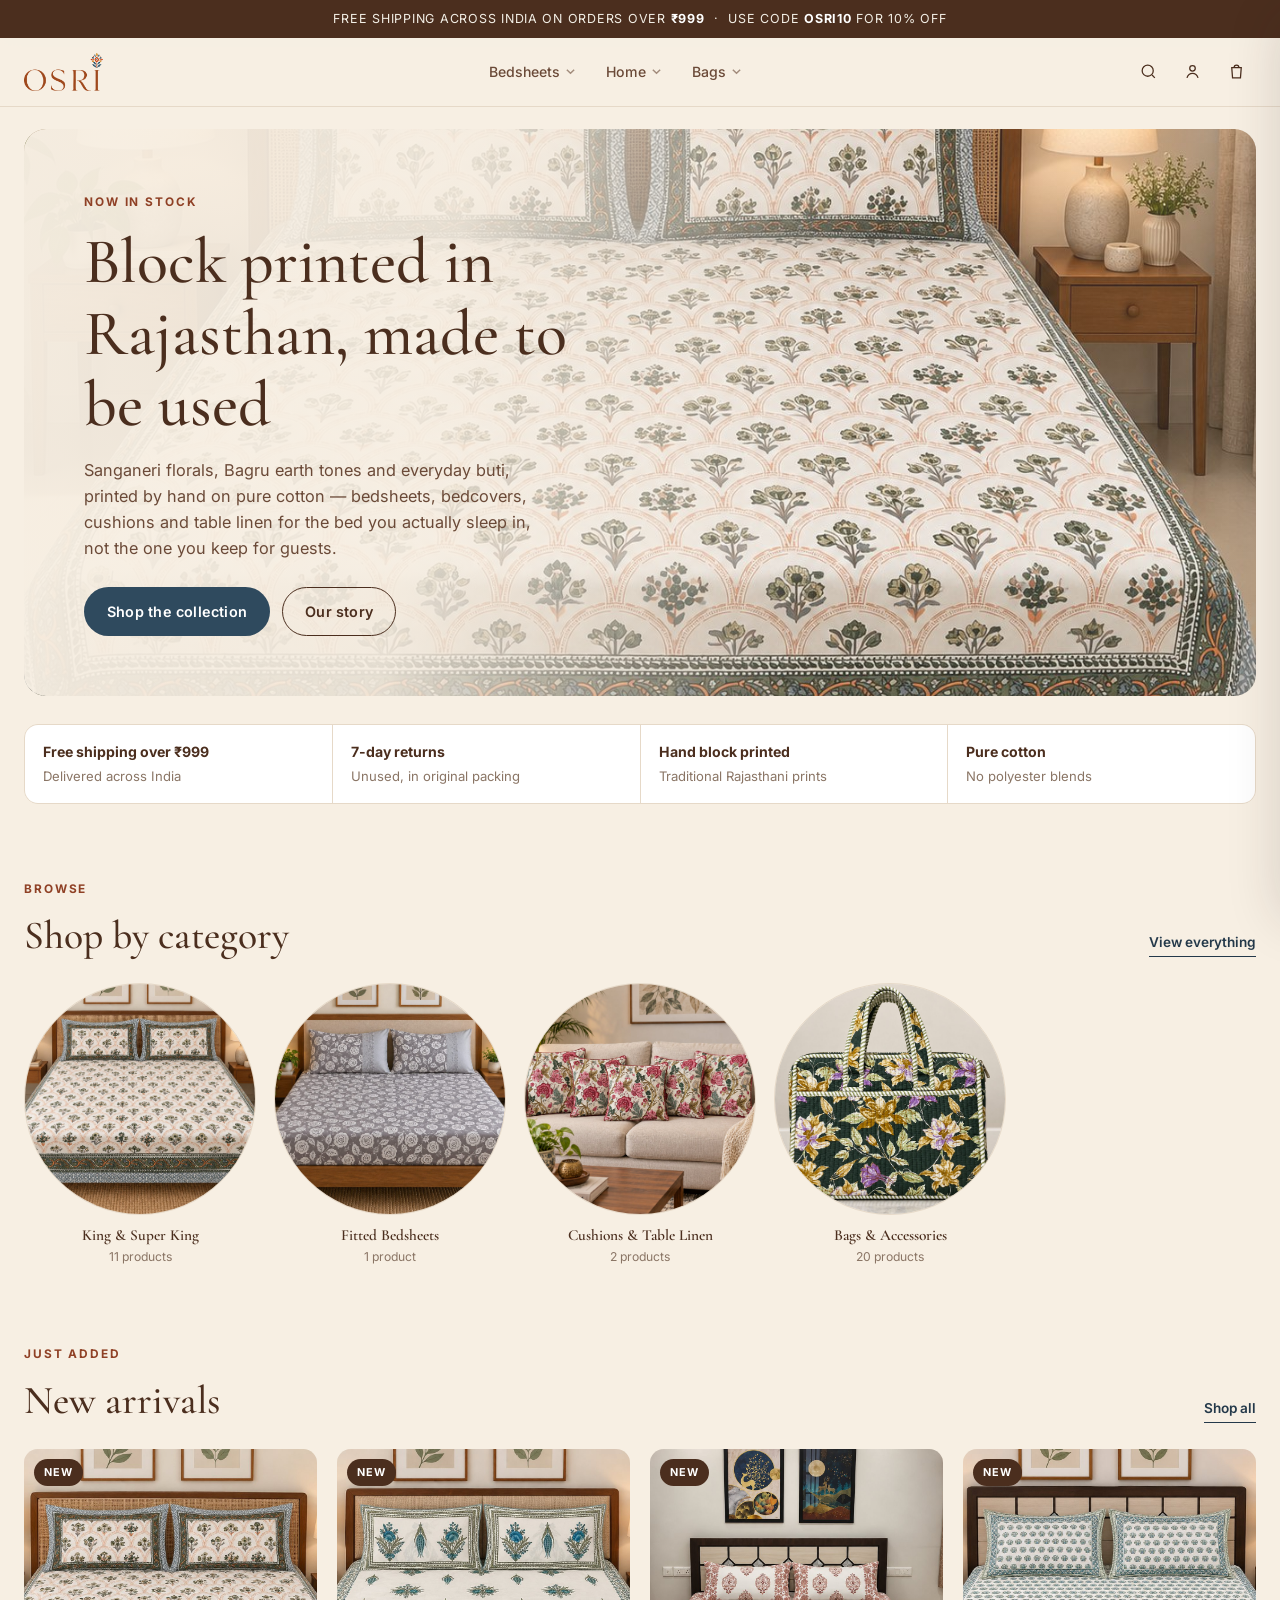
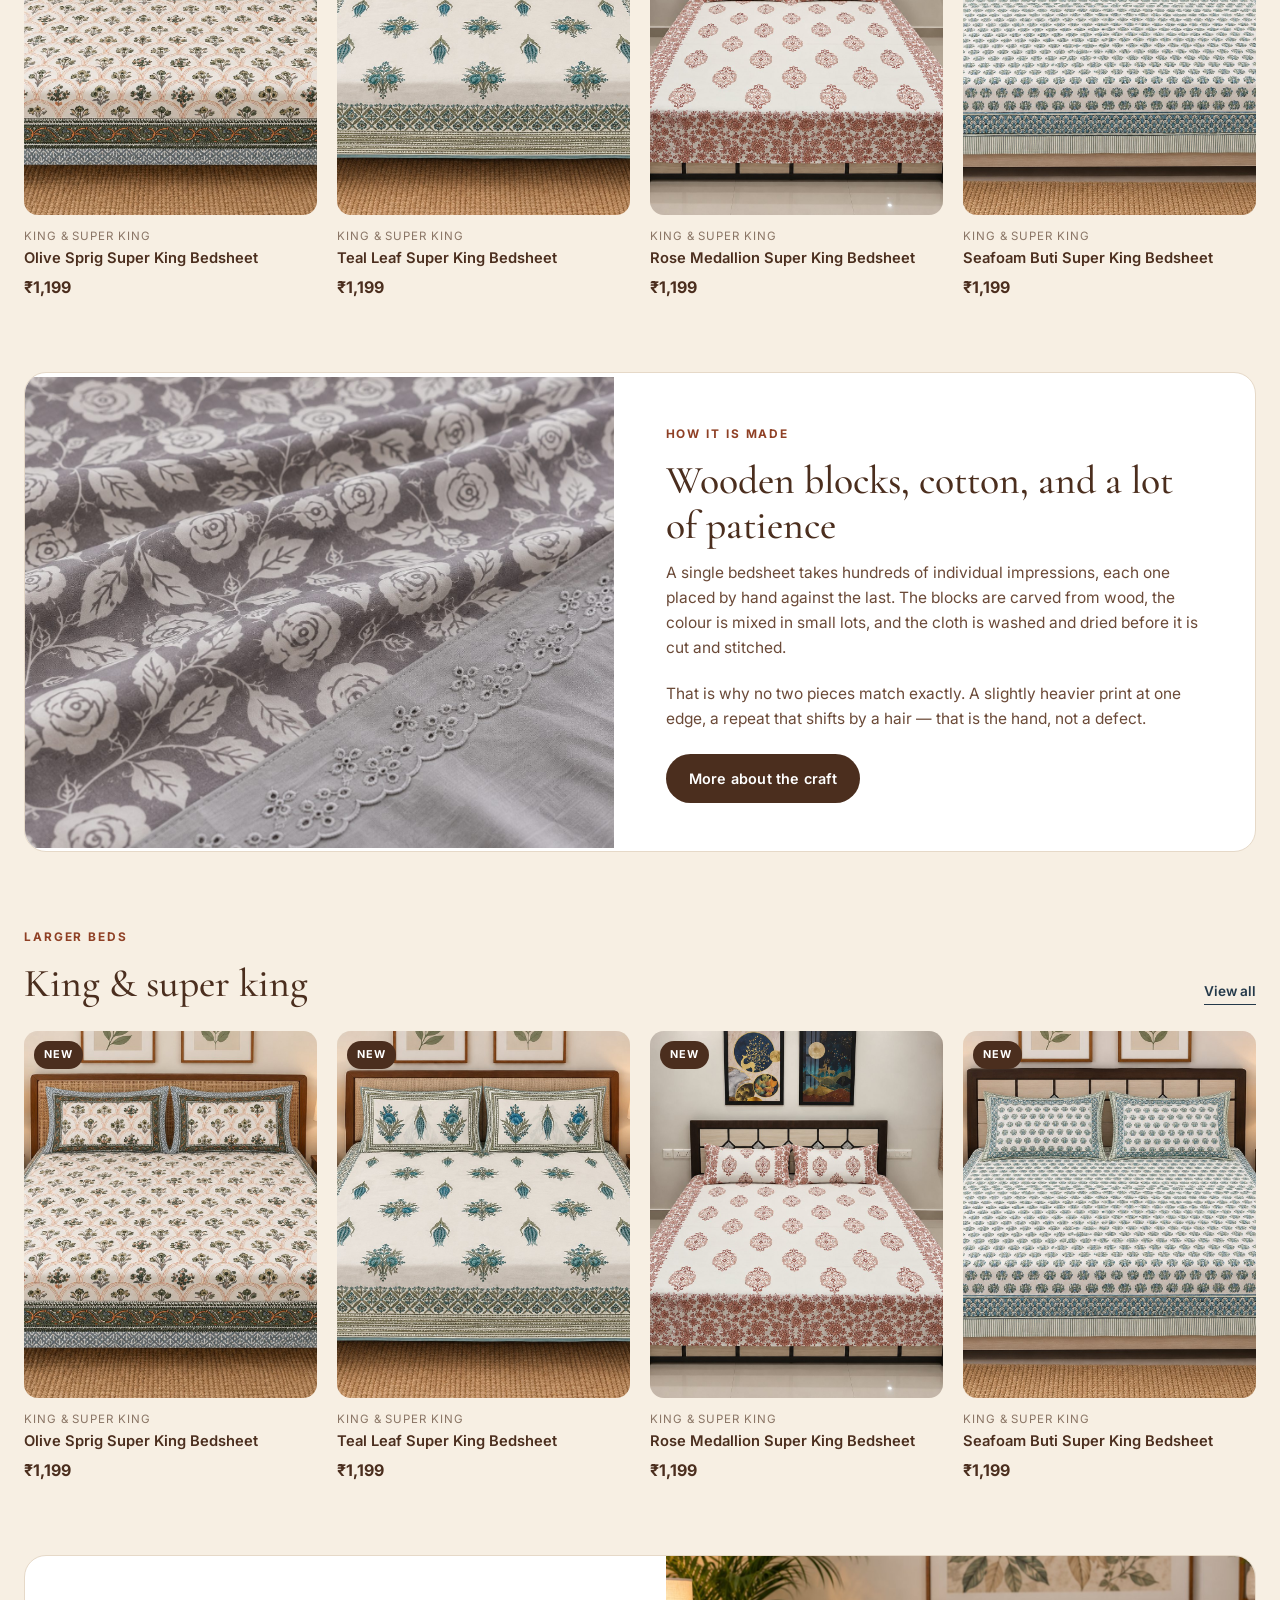
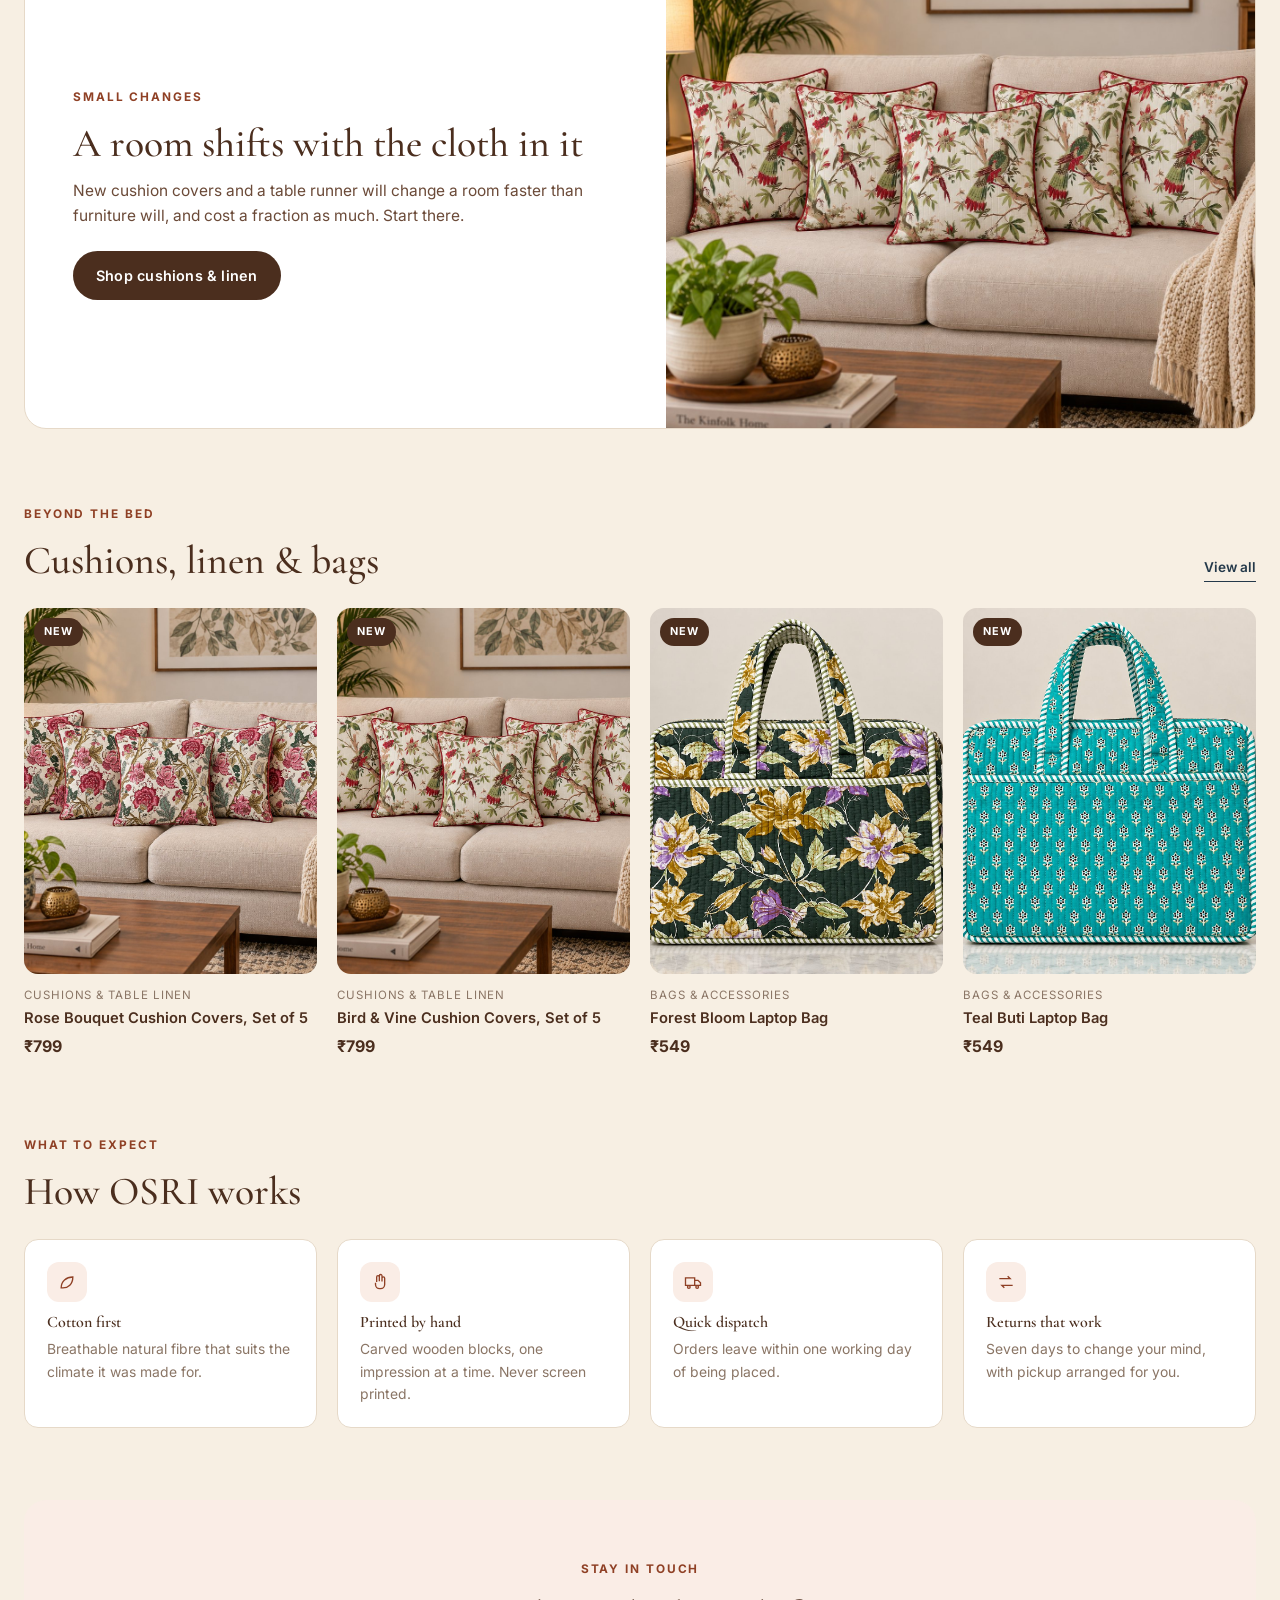
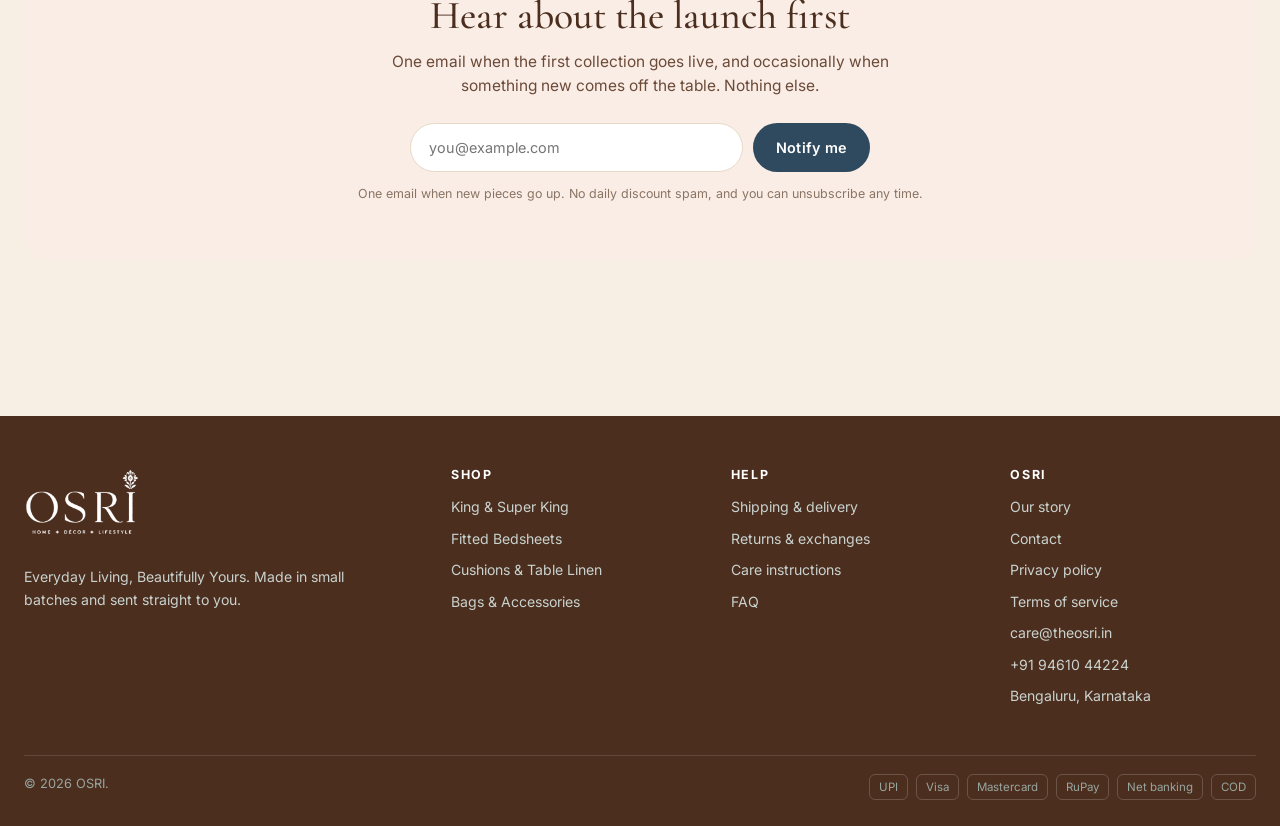
==== index.html @ e1135813 "Add four more woven stripe king colourways Almond, sage, slate blue and pebble join sand and coral, " ====
<!DOCTYPE html>
<html lang="en">
<head>
<meta charset="utf-8">
<meta name="viewport" content="width=device-width, initial-scale=1">
<title>OSRI — Home Textiles</title>
<meta name="description" content="OSRI brings Rajasthani hand block printed cotton — Sanganeri and Bagru prints — to everyday homes. Bedsheets, bedcovers, cushions, table linen and bags.">
<link rel="preconnect" href="https://fonts.googleapis.com">
<link rel="preconnect" href="https://fonts.gstatic.com" crossorigin>
<link href="https://fonts.googleapis.com/css2?family=Cormorant+Garamond:wght@500;600;700&family=Inter:wght@400;500;600;700&display=swap" rel="stylesheet">
<link rel="icon" href="assets/brand/favicon.ico" sizes="any">
<link rel="icon" type="image/svg+xml" href="assets/brand/osri-mark-square.svg">
<link rel="icon" type="image/png" href="assets/brand/osri-icon-192.png">
<link rel="apple-touch-icon" href="assets/brand/apple-touch-icon.png">
<meta name="theme-color" content="#B5522F">
<link rel="stylesheet" href="css/styles.css?v=5">
</head>
<body>

<a class="skip-link" href="#main">Skip to content</a>
<div id="site-header"></div>

<main id="main">

  <div class="wrap">
    <section class="hero">
      <img class="hero__bg" id="heroArt" alt="" aria-hidden="true">
      <div class="hero__scrim"></div>
      <div class="hero__inner">
        <span class="eyebrow">Now in stock</span>
        <h1>Block printed in Rajasthan, made to be used</h1>
        <p class="lede">
          Sanganeri florals, Bagru earth tones and everyday buti, printed by hand
          on pure cotton — bedsheets, bedcovers, cushions and table linen for
          the bed you actually sleep in, not the one you keep for guests.
        </p>
        <div class="hero__cta">
          <a class="btn btn--primary" href="collection.html?c=all">Shop the collection</a>
          <a class="btn btn--ghost" href="about.html">Our story</a>
        </div>
      </div>
    </section>

    <div class="trust-strip">
      <div><strong>Free shipping over ₹999</strong><span>Delivered across India</span></div>
      <div><strong>7-day returns</strong><span>Unused, in original packing</span></div>
      <div><strong>Hand block printed</strong><span>Traditional Rajasthani prints</span></div>
      <div><strong>Pure cotton</strong><span>No polyester blends</span></div>
    </div>
  </div>

  <section class="section">
    <div class="wrap">
      <div class="section__head">
        <div>
          <span class="eyebrow">Browse</span>
          <h2>Shop by category</h2>
        </div>
        <a class="link-more" href="collection.html?c=all">View everything</a>
      </div>
      <div class="cat-grid" id="catGrid"></div>
    </div>
  </section>

  <!-- Shown only while the catalog is empty -->
  <section class="section" id="preLaunch" hidden>
    <div class="wrap">
      <div class="coming-soon">
        <span class="eyebrow">The first collection</span>
        <h3>Still on the printing table</h3>
        <p>
          Nothing is listed yet. The categories above show what OSRI will carry —
          leave your email below and you will hear from us the day the first
          pieces go up.
        </p>
        <a class="btn btn--primary" href="#notify">Notify me at launch</a>
      </div>
    </div>
  </section>

  <section class="section">
    <div class="wrap">
      <div class="section__head">
        <div>
          <span class="eyebrow">Loved most</span>
          <h2>Bestsellers</h2>
        </div>
        <a class="link-more" href="collection.html?c=all">Shop all</a>
      </div>
      <div class="product-grid" id="railBestsellers"></div>
    </div>
  </section>

  <section class="section">
    <div class="wrap">
      <div class="section__head">
        <div>
          <span class="eyebrow">Just added</span>
          <h2>New arrivals</h2>
        </div>
        <a class="link-more" href="collection.html?c=all">Shop all</a>
      </div>
      <div class="product-grid" id="railNew"></div>
    </div>
  </section>

  <section class="section">
    <div class="wrap">
      <div class="story">
        <div class="story__media"><img id="storyArtA" alt="" loading="lazy"></div>
        <div class="story__body">
          <span class="eyebrow">How it is made</span>
          <h2>Wooden blocks, cotton, and a lot of patience</h2>
          <p>
            A single bedsheet takes hundreds of individual impressions, each one
            placed by hand against the last. The blocks are carved from wood, the
            colour is mixed in small lots, and the cloth is washed and dried before
            it is cut and stitched.
          </p>
          <p>
            That is why no two pieces match exactly. A slightly heavier print at
            one edge, a repeat that shifts by a hair — that is the hand, not a
            defect.
          </p>
          <a class="btn btn--dark" href="about.html">More about the craft</a>
        </div>
      </div>
    </div>
  </section>

  <section class="section">
    <div class="wrap">
      <div class="section__head">
        <div>
          <span class="eyebrow">Everyday</span>
          <h2>Double bedsheets</h2>
        </div>
        <a class="link-more" href="collection.html?c=bedsheets-double">View all</a>
      </div>
      <div class="product-grid" id="railBedding"></div>
    </div>
  </section>

  <section class="section">
    <div class="wrap">
      <div class="section__head">
        <div>
          <span class="eyebrow">Larger beds</span>
          <h2>King &amp; super king</h2>
        </div>
        <a class="link-more" href="collection.html?c=bedsheets-king">View all</a>
      </div>
      <div class="product-grid" id="railQuilts"></div>
    </div>
  </section>

  <section class="section">
    <div class="wrap">
      <div class="story story--flip">
        <div class="story__media"><img id="storyArtB" alt="" loading="lazy"></div>
        <div class="story__body">
          <span class="eyebrow">Small changes</span>
          <h2>A room shifts with the cloth in it</h2>
          <p>
            New cushion covers and a table runner will change a room faster than
            furniture will, and cost a fraction as much. Start there.
          </p>
          <a class="btn btn--dark" href="collection.html?c=cushions-linen">Shop cushions &amp; linen</a>
        </div>
      </div>
    </div>
  </section>

  <section class="section">
    <div class="wrap">
      <div class="section__head">
        <div>
          <span class="eyebrow">Beyond the bed</span>
          <h2>Cushions, linen &amp; bags</h2>
        </div>
        <a class="link-more" href="collection.html?c=cushions-linen">View all</a>
      </div>
      <div class="product-grid" id="railCushions"></div>
    </div>
  </section>

  <section class="section">
    <div class="wrap">
      <div class="section__head">
        <div>
          <span class="eyebrow">What to expect</span>
          <h2>How OSRI works</h2>
        </div>
      </div>
      <div class="value-grid">
        <div class="value">
          <div class="value__icon"><svg viewBox="0 0 24 24"><path d="M5 19c0-8 6-13 14-13 0 8-5 14-14 13Z" fill="none" stroke="currentColor" stroke-width="1.6"/></svg></div>
          <h3>Cotton first</h3>
          <p>Breathable natural fibre that suits the climate it was made for.</p>
        </div>
        <div class="value">
          <div class="value__icon"><svg viewBox="0 0 24 24"><path d="M8 12V6a1.6 1.6 0 0 1 3.2 0v5M11.2 11V4.6a1.6 1.6 0 0 1 3.2 0V11M14.4 11.4V7.4a1.6 1.6 0 0 1 3.2 0V15a5 5 0 0 1-5 5h-1a5 5 0 0 1-5-5v-2" fill="none" stroke="currentColor" stroke-width="1.6"/></svg></div>
          <h3>Printed by hand</h3>
          <p>Carved wooden blocks, one impression at a time. Never screen printed.</p>
        </div>
        <div class="value">
          <div class="value__icon"><svg viewBox="0 0 24 24"><path d="M3 7h11v9H3zM14 10h4l3 3v3h-7z" fill="none" stroke="currentColor" stroke-width="1.6"/><circle cx="7" cy="18" r="1.6" fill="none" stroke="currentColor" stroke-width="1.6"/><circle cx="17" cy="18" r="1.6" fill="none" stroke="currentColor" stroke-width="1.6"/></svg></div>
          <h3>Quick dispatch</h3>
          <p>Orders leave within one working day of being placed.</p>
        </div>
        <div class="value">
          <div class="value__icon"><svg viewBox="0 0 24 24"><path d="M4 8h13l-3-3M20 16H7l3 3" fill="none" stroke="currentColor" stroke-width="1.6"/></svg></div>
          <h3>Returns that work</h3>
          <p>Seven days to change your mind, with pickup arranged for you.</p>
        </div>
      </div>
    </div>
  </section>

  <section class="section" id="notify">
    <div class="wrap">
      <div class="newsletter">
        <span class="eyebrow">Stay in touch</span>
        <h2>Hear about the launch first</h2>
        <p>One email when the first collection goes live, and occasionally when
           something new comes off the table. Nothing else.</p>
        <form id="newsletterForm">
          <input type="email" required placeholder="you@example.com" aria-label="Email address">
          <button class="btn btn--primary" type="submit">Notify me</button>
        </form>
        <small>One email when new pieces go up. No daily discount spam, and you can unsubscribe any time.</small>
      </div>
    </div>
  </section>

</main>

<div id="site-footer"></div>

<script src="js/patterns.js?v=5"></script>
<script src="js/data.js?v=5"></script>
<script src="js/ui.js?v=5"></script>
<script src="js/home.js?v=5"></script>
</body>
</html>
---- css/styles.css ----
/* ============================================================
   OSRI storefront — design tokens, layout, components

   Identity: warm ivory ground, espresso text, terracotta accent.
   Change the tokens below and the whole site follows.
   ============================================================ */

:root {
  /* ---- Official OSRI palette (OSRI_Brand_Colors.txt, vector master) ----
     These five are the brand. Do not drift from them; the tints and
     shades below are derived from them purely for UI states.          */
  --brand:      #B5522F;   /* Primary Terracotta — wordmark, primary identity */
  --indigo:     #2F4A5E;   /* Secondary Indigo — tagline and supporting text  */
  --mustard:    #C99447;   /* Accent Mustard — floral accent                  */
  --bg:         #F7EFE3;   /* Background Cream                                */
  --ink:        #4B2E1E;   /* Deep Brown — body text and monochrome alternate */

  /* Derived from the five above, for hovers, borders and surfaces.

     Colour roles — terracotta is the IDENTITY, indigo is the INTERFACE:
       terracotta  logo, eyebrows, bestseller badge, discount %, tinted panels
       indigo      anything you click — buttons, links, focus, cart badge
     Keeping these apart stops the "Add to cart" button competing with the
     wordmark for attention, and matches the brand doc, which assigns
     terracotta to the wordmark rather than to interface elements.        */
  --brand-dark: #8F4025;
  --brand-soft: #FAEDE6;
  --indigo-dark: #24394A;
  --indigo-soft: #E9EEF3;
  --surface:    #FFFFFF;
  --surface-2:  #F1E7D9;
  --ink-soft:   #6B4A38;
  --muted:      #8A7565;
  --line:       #E6D9C8;
  --line-soft:  #F1E9DC;

  /* Semantic states, kept clear of the brand colours so they read as status */
  --ok:         #3D6B54;   /* free shipping, success, applied codes */
  --sale:       #B3261E;   /* errors only */

  --radius:     14px;
  --radius-sm:  9px;
  --radius-pill: 999px;

  --shadow-sm:  0 1px 2px rgba(42, 33, 28, .06);
  --shadow-md:  0 6px 20px rgba(42, 33, 28, .09);
  --shadow-lg:  0 18px 50px rgba(42, 33, 28, .16);

  --serif: "Cormorant Garamond", Georgia, "Times New Roman", serif;
  --sans:  "Inter", system-ui, -apple-system, "Segoe UI", Roboto, Arial, sans-serif;

  --wrap: 1280px;
  --header-h: 68px;
}

* { box-sizing: border-box; }

html { -webkit-text-size-adjust: 100%; }

body {
  margin: 0;
  background: var(--bg);
  color: var(--ink);
  font-family: var(--sans);
  font-size: 15.5px;
  line-height: 1.6;
  -webkit-font-smoothing: antialiased;
}

img { max-width: 100%; display: block; }
a { color: inherit; text-decoration: none; }
button { font: inherit; color: inherit; }

/* Cormorant Garamond runs small and light for its point size, so headings
   are set larger and heavier here than a Fraunces or Playfair would need. */
h1, h2, h3, h4 {
  font-family: var(--serif);
  font-weight: 600;
  line-height: 1.12;
  letter-spacing: 0;
  margin: 0;
}
h1 { font-size: clamp(2.5rem, 5.2vw, 4rem); font-weight: 500; }
h2 { font-size: clamp(1.85rem, 3.1vw, 2.6rem); font-weight: 500; }
h3 { font-size: 1.22rem; }

.wrap { width: 100%; max-width: var(--wrap); margin: 0 auto; padding: 0 24px; }
.stack-sm > * + * { margin-top: 8px; }

:focus-visible {
  outline: 2px solid var(--indigo);
  outline-offset: 2px;
  border-radius: 4px;
}

.skip-link {
  position: absolute; left: -9999px; top: 0; z-index: 200;
  background: var(--ink); color: #fff; padding: 10px 16px; border-radius: 0 0 8px 0;
}
.skip-link:focus { left: 0; }

.visually-hidden {
  position: absolute; width: 1px; height: 1px; overflow: hidden;
  clip: rect(0 0 0 0); clip-path: inset(50%); white-space: nowrap;
}

/* ---------- buttons ---------- */

.btn {
  display: inline-flex; align-items: center; justify-content: center; gap: 8px;
  padding: 12px 22px;
  border: 1px solid transparent;
  border-radius: var(--radius-pill);
  font-size: .9rem; font-weight: 600; letter-spacing: .015em;
  cursor: pointer;
  transition: background .18s ease, color .18s ease, border-color .18s ease, transform .12s ease;
}
.btn:active { transform: translateY(1px); }
.btn--primary { background: var(--indigo); color: #fff; }
.btn--primary:hover { background: var(--indigo-dark); }
.btn--dark { background: var(--ink); color: #fff; }
.btn--dark:hover { background: #2E1B10; }
.btn--ghost { background: transparent; border-color: var(--ink); color: var(--ink); }
.btn--ghost:hover { background: var(--ink); color: #fff; }
.btn--light { background: #fff; color: var(--ink); border-color: var(--line); }
.btn--light:hover { border-color: var(--ink); }
.btn--block { width: 100%; }
.btn--sm { padding: 9px 16px; font-size: .82rem; }
.btn[disabled] { opacity: .5; cursor: not-allowed; }

.link-more {
  font-size: .85rem; font-weight: 600; color: var(--indigo-dark);
  border-bottom: 1px solid currentColor; padding-bottom: 2px;
}
.link-more:hover { color: var(--ink); }

/* ---------- header ---------- */

.announce {
  background: var(--ink);
  color: #F3EFE6;
  font-size: .78rem;
  letter-spacing: .06em;
  text-transform: uppercase;
  text-align: center;
  padding: 9px 16px;
}
.announce b { color: #fff; }

.site-header {
  position: sticky; top: 0; z-index: 60;
  background: rgba(247, 239, 227, .93);
  backdrop-filter: blur(10px);
  border-bottom: 1px solid var(--line);
}
.header-bar {
  display: grid;
  grid-template-columns: auto 1fr auto;
  align-items: center;
  gap: 20px;
  min-height: var(--header-h);
}

/* Official logo artwork. The compact lockup (letters + floral, no tagline)
   is used wherever the mark is small enough that the tagline would blur. */
.brand { display: inline-flex; align-items: center; }
.brand__logo {
  height: 38px; width: auto;
  display: block;
}
.footer__logo {
  height: 68px; width: auto;
  margin-bottom: 16px;
}
@media (max-width: 640px) {
  .brand__logo { height: 32px; }
  .footer__logo { height: 58px; }
}

.nav { display: flex; justify-content: center; gap: 4px; }
.nav__item { position: relative; }
.nav__link {
  display: inline-flex; align-items: center; gap: 5px;
  padding: 9px 13px; border-radius: var(--radius-pill);
  font-size: .88rem; font-weight: 500; color: var(--ink-soft);
  transition: background .16s ease, color .16s ease;
}
.nav__link:hover, .nav__item:hover > .nav__link,
.nav__link[aria-current="page"] { background: var(--indigo-soft); color: var(--indigo-dark); }
.nav__link svg { width: 11px; height: 11px; opacity: .6; }

.dropdown {
  position: absolute; top: calc(100% + 6px); left: 50%;
  transform: translateX(-50%) translateY(6px);
  min-width: 260px; padding: 10px;
  background: var(--surface);
  border: 1px solid var(--line);
  border-radius: var(--radius);
  box-shadow: var(--shadow-lg);
  opacity: 0; visibility: hidden;
  transition: opacity .16s ease, transform .16s ease, visibility .16s;
}
.nav__item:hover .dropdown,
.nav__item:focus-within .dropdown {
  opacity: 1; visibility: visible; transform: translateX(-50%) translateY(0);
}
.dropdown a {
  display: flex; justify-content: space-between; align-items: center; gap: 12px;
  padding: 9px 12px; border-radius: var(--radius-sm); font-size: .88rem;
}
.dropdown a:hover { background: var(--surface-2); }
.dropdown a span { font-size: .74rem; color: var(--muted); }

.header-actions { display: flex; align-items: center; gap: 4px; }
.icon-btn {
  position: relative;
  width: 40px; height: 40px;
  display: grid; place-items: center;
  background: transparent; border: 0; border-radius: var(--radius-pill);
  cursor: pointer;
  transition: background .16s ease;
}
.icon-btn:hover { background: var(--surface-2); }
.icon-btn svg { width: 19px; height: 19px; stroke: currentColor; fill: none; stroke-width: 1.6; }
.cart-count {
  position: absolute; top: 3px; right: 2px;
  min-width: 18px; height: 18px; padding: 0 5px;
  display: grid; place-items: center;
  background: var(--indigo); color: #fff;
  border-radius: var(--radius-pill);
  font-size: .68rem; font-weight: 700; line-height: 1;
}
.cart-count[hidden] { display: none; }

.hamburger { display: none; }

/* mobile drawer nav */
.mobile-nav {
  position: fixed; inset: 0; z-index: 90;
  display: none;
}
.mobile-nav.is-open { display: block; }
.mobile-nav__panel {
  position: absolute; inset: 0 auto 0 0;
  width: min(330px, 86vw);
  background: var(--surface);
  padding: 20px;
  overflow-y: auto;
  animation: slideInLeft .24s ease;
}
.mobile-nav__panel a {
  display: block; padding: 12px 6px;
  border-bottom: 1px solid var(--line-soft);
  font-size: .95rem;
}
.mobile-nav__panel .m-head {
  font-family: var(--serif); font-size: 1.05rem;
  padding: 16px 6px 6px; color: var(--muted);
  border: 0;
}
@keyframes slideInLeft { from { transform: translateX(-100%); } }

/* ---------- overlay + drawers ---------- */

.overlay {
  position: fixed; inset: 0; z-index: 80;
  background: rgba(42, 33, 28, .45);
  opacity: 0; visibility: hidden;
  transition: opacity .22s ease, visibility .22s;
}
.overlay.is-open { opacity: 1; visibility: visible; }

.cart-drawer {
  position: fixed; top: 0; right: 0; bottom: 0; z-index: 95;
  width: min(420px, 92vw);
  background: var(--surface);
  display: flex; flex-direction: column;
  transform: translateX(100%);
  transition: transform .28s cubic-bezier(.4, 0, .2, 1);
  box-shadow: var(--shadow-lg);
}
.cart-drawer.is-open { transform: translateX(0); }
.cart-drawer__head {
  display: flex; align-items: center; justify-content: space-between;
  padding: 18px 20px; border-bottom: 1px solid var(--line);
}
.cart-drawer__head h3 { font-size: 1.15rem; }
.cart-drawer__body { flex: 1; overflow-y: auto; padding: 6px 20px; }
.cart-drawer__foot { border-top: 1px solid var(--line); padding: 16px 20px 20px; }

.ship-bar { margin-bottom: 14px; }
.ship-bar__text { font-size: .8rem; color: var(--muted); margin-bottom: 6px; }
.ship-bar__track { height: 5px; background: var(--surface-2); border-radius: var(--radius-pill); overflow: hidden; }
.ship-bar__fill { height: 100%; background: var(--indigo); border-radius: var(--radius-pill); transition: width .3s ease; }

.mini-line {
  display: grid; grid-template-columns: 68px 1fr auto; gap: 12px;
  padding: 14px 0; border-bottom: 1px solid var(--line-soft);
}
.mini-line img { width: 68px; height: 84px; object-fit: cover; border-radius: var(--radius-sm); }
.mini-line__title { font-size: .88rem; font-weight: 600; line-height: 1.35; }
.mini-line__meta { font-size: .76rem; color: var(--muted); }
.mini-line__price { font-size: .88rem; font-weight: 600; white-space: nowrap; }

.empty-state { text-align: center; padding: 48px 20px; color: var(--muted); }
.empty-state h3 { margin-bottom: 8px; color: var(--ink); }

/* ---------- hero ---------- */

.hero {
  position: relative;
  margin: 22px auto 0;
  border-radius: 22px;
  overflow: hidden;
  min-height: clamp(400px, 56vw, 560px);
  display: flex; align-items: center;
  background: var(--surface-2);
}
.hero__bg { position: absolute; inset: 0; width: 100%; height: 100%; object-fit: cover; }
.hero__scrim {
  position: absolute; inset: 0;
  background: linear-gradient(100deg, rgba(247, 239, 227, .97) 0%, rgba(247, 239, 227, .9) 34%, rgba(247, 239, 227, .12) 66%);
}
.hero__inner { position: relative; padding: clamp(28px, 5vw, 60px); max-width: 620px; }
.eyebrow {
  display: inline-block;
  font-size: .74rem; font-weight: 700; letter-spacing: .16em; text-transform: uppercase;
  color: var(--brand-dark);
  margin-bottom: 14px;
}
.hero p.lede {
  font-size: 1.02rem; color: var(--ink-soft); max-width: 46ch; margin: 16px 0 26px;
}
.hero__cta { display: flex; flex-wrap: wrap; gap: 12px; }

.trust-strip {
  display: grid; grid-template-columns: repeat(4, 1fr); gap: 1px;
  background: var(--line);
  border: 1px solid var(--line);
  border-radius: var(--radius);
  overflow: hidden;
  margin-top: 28px;
}
.trust-strip div {
  background: var(--surface);
  padding: 16px 18px;
  font-size: .82rem;
}
.trust-strip strong { display: block; font-size: .88rem; margin-bottom: 2px; }
.trust-strip span { color: var(--muted); }

/* ---------- sections ---------- */

.section { padding: clamp(46px, 6vw, 72px) 0 0; }
.section:last-of-type { padding-bottom: clamp(46px, 6vw, 72px); }
.section__head {
  display: flex; align-items: flex-end; justify-content: space-between;
  gap: 20px; margin-bottom: 26px;
}
.section__head p { color: var(--muted); margin: 6px 0 0; font-size: .92rem; }

/* category tiles */
.cat-grid {
  display: grid;
  grid-template-columns: repeat(5, 1fr);
  gap: 18px;
}
.cat-card { text-align: center; }
.cat-card__img {
  aspect-ratio: 1; border-radius: 50%; overflow: hidden;
  border: 1px solid var(--line);
  margin-bottom: 12px;
  transition: transform .28s ease, box-shadow .28s ease;
}
.cat-card:hover .cat-card__img { transform: translateY(-4px); box-shadow: var(--shadow-md); }
.cat-card__img img { width: 100%; height: 100%; object-fit: cover; }
.cat-card h3 { font-size: .96rem; }
.cat-card span { font-size: .76rem; color: var(--muted); }

/* product grid + cards */
.product-grid {
  display: grid;
  grid-template-columns: repeat(4, 1fr);
  gap: 22px 20px;
}
.product-grid--5 { grid-template-columns: repeat(5, 1fr); }

.card { position: relative; display: flex; flex-direction: column; }
.card__media {
  position: relative;
  aspect-ratio: 4 / 5;
  border-radius: var(--radius);
  overflow: hidden;
  background: var(--surface-2);
  margin-bottom: 12px;
}
.card__media img {
  width: 100%; height: 100%; object-fit: cover;
  transition: transform .5s ease;
}
.card:hover .card__media img { transform: scale(1.045); }

.badge {
  position: absolute; top: 10px; left: 10px; z-index: 2;
  padding: 5px 10px; border-radius: var(--radius-pill);
  font-size: .68rem; font-weight: 700; letter-spacing: .08em; text-transform: uppercase;
  background: var(--ink); color: #fff;
}
.badge--bestseller { background: var(--brand); }
.badge--new { background: var(--ink); }
.badge--premium { background: var(--mustard); }
.badge--sale { background: var(--sale); }
.badge--out { background: #6E7B76; }

.card__add {
  position: absolute; left: 10px; right: 10px; bottom: 10px; z-index: 2;
  opacity: 0; transform: translateY(8px);
  transition: opacity .2s ease, transform .2s ease;
}
.card:hover .card__add, .card:focus-within .card__add { opacity: 1; transform: translateY(0); }

.card__cat { font-size: .72rem; letter-spacing: .08em; text-transform: uppercase; color: var(--muted); }
.card__title {
  font-family: var(--sans); font-size: .92rem; font-weight: 600; line-height: 1.4;
  margin: 3px 0 6px;
}
.card__title a:hover { color: var(--indigo-dark); }

.price { display: flex; align-items: baseline; gap: 8px; flex-wrap: wrap; }
.price__now { font-size: 1rem; font-weight: 700; }
.price__was { font-size: .84rem; color: var(--muted); text-decoration: line-through; }
.price__off { font-size: .76rem; font-weight: 700; color: var(--brand); }

.stars { display: inline-flex; align-items: center; gap: 5px; font-size: .78rem; color: var(--muted); }
.stars__glyph { color: var(--mustard); letter-spacing: .06em; }

/* ---------- story banner ---------- */

.story {
  display: grid; grid-template-columns: 1fr 1fr; align-items: center;
  gap: clamp(24px, 4vw, 56px);
  background: var(--surface);
  border: 1px solid var(--line);
  border-radius: 22px;
  overflow: hidden;
}
.story__media { aspect-ratio: 5 / 4; }
.story__media img { width: 100%; height: 100%; object-fit: cover; }
.story__body { padding: clamp(24px, 4vw, 48px) clamp(24px, 4vw, 48px) clamp(24px, 4vw, 48px) 0; }
.story__body p { color: var(--ink-soft); margin: 14px 0 22px; }
.story--flip .story__media { order: 2; }
.story--flip .story__body { padding: clamp(24px, 4vw, 48px) 0 clamp(24px, 4vw, 48px) clamp(24px, 4vw, 48px); }

.value-grid { display: grid; grid-template-columns: repeat(4, 1fr); gap: 20px; }
.value {
  background: var(--surface); border: 1px solid var(--line);
  border-radius: var(--radius); padding: 22px;
}
.value__icon {
  width: 40px; height: 40px; border-radius: 12px; margin-bottom: 12px;
  background: var(--brand-soft); color: var(--brand-dark);
  display: grid; place-items: center;
}
.value__icon svg { width: 20px; height: 20px; stroke: currentColor; fill: none; stroke-width: 1.6; }
.value h3 { font-size: 1rem; margin-bottom: 6px; }
.value p { margin: 0; font-size: .87rem; color: var(--muted); }

/* newsletter */
.newsletter {
  background: var(--brand-soft);
  border-radius: 22px;
  padding: clamp(30px, 5vw, 56px);
  text-align: center;
}
.newsletter p { color: var(--ink-soft); max-width: 52ch; margin: 12px auto 24px; }
.newsletter form {
  display: flex; gap: 10px; max-width: 460px; margin: 0 auto; flex-wrap: wrap;
}
.newsletter input {
  flex: 1 1 220px; min-width: 0;
  padding: 12px 18px;
  border: 1px solid var(--line); border-radius: var(--radius-pill);
  background: #fff; font: inherit; font-size: .9rem;
}
.newsletter small { display: block; margin-top: 12px; color: var(--muted); font-size: .78rem; }

/* ---------- footer ---------- */

.site-footer {
  margin-top: clamp(50px, 7vw, 84px);
  background: var(--ink);
  color: #C9D2CE;
  padding: 52px 0 0;
}
.footer-grid {
  display: grid; grid-template-columns: 1.6fr 1fr 1fr 1fr; gap: 34px;
  padding-bottom: 38px;
}
.site-footer h4 {
  font-family: var(--sans); font-size: .78rem; font-weight: 700;
  letter-spacing: .13em; text-transform: uppercase; color: #fff;
  margin-bottom: 14px;
}
.site-footer a:hover { color: #fff; }
.site-footer ul { list-style: none; margin: 0; padding: 0; }
.site-footer li { margin-bottom: 9px; font-size: .88rem; }
.footer-about p { font-size: .88rem; max-width: 38ch; margin: 14px 0 0; }
.footer-bottom {
  border-top: 1px solid rgba(255, 255, 255, .12);
  padding: 18px 0 26px;
  display: flex; justify-content: space-between; gap: 16px; flex-wrap: wrap;
  font-size: .8rem; color: #97A5A0;
}
.pay-row { display: flex; gap: 8px; flex-wrap: wrap; }
.pay-row span {
  border: 1px solid rgba(255, 255, 255, .18); border-radius: 6px;
  padding: 3px 9px; font-size: .72rem;
}

/* ---------- collection page ---------- */

.crumbs { font-size: .8rem; color: var(--muted); padding: 18px 0 0; }
.crumbs a:hover { color: var(--ink); }
.crumbs span { margin: 0 6px; opacity: .55; }

.page-head { padding: 22px 0 26px; }
.page-head p { color: var(--muted); margin: 10px 0 0; max-width: 60ch; }

.toolbar {
  display: flex; align-items: center; justify-content: space-between;
  gap: 16px; flex-wrap: wrap;
  padding: 16px 0; border-block: 1px solid var(--line);
  margin-bottom: 26px;
}
.chips { display: flex; gap: 8px; flex-wrap: wrap; }
.chip {
  padding: 7px 14px; border-radius: var(--radius-pill);
  border: 1px solid var(--line); background: var(--surface);
  font-size: .82rem; cursor: pointer;
  transition: border-color .16s ease, background .16s ease, color .16s ease;
}
.chip:hover { border-color: var(--ink); }
.chip.is-active { background: var(--ink); border-color: var(--ink); color: #fff; }

.select {
  padding: 9px 14px; border-radius: var(--radius-pill);
  border: 1px solid var(--line); background: var(--surface);
  font: inherit; font-size: .84rem; cursor: pointer;
}
.result-count { font-size: .84rem; color: var(--muted); }

/* ---------- product page ---------- */

.pdp { display: grid; grid-template-columns: 1.05fr 1fr; gap: clamp(28px, 4vw, 56px); padding-top: 22px; }
.gallery__main {
  aspect-ratio: 4 / 5; border-radius: var(--radius); overflow: hidden;
  background: var(--surface-2); border: 1px solid var(--line);
}
.gallery__main img { width: 100%; height: 100%; object-fit: cover; }

/* Real photography is shown whole rather than cropped. Letting the image set
   its own height means no blank bands above and below, whatever its shape —
   a fixed frame plus `contain` always leaves gaps on one axis. */
/* The frame shrinks to the photo rather than the photo fitting a frame, so
   there is never a blank band. Letting the image size itself (auto width AND
   auto height, bounded by max-*) keeps its aspect ratio intact — setting
   width:100% alongside max-height is what reintroduced letterboxing. */
.gallery__main--photo {
  aspect-ratio: auto;
  height: auto;
  background: transparent;
  border: 0;
  display: flex;
  justify-content: center;
}
.gallery__main--photo img {
  width: auto;
  height: auto;
  max-width: 100%;
  max-height: 78vh;      /* stop a tall photo pushing the buy button off-screen */
  object-fit: contain;
  border-radius: var(--radius);
}
.gallery__thumbs { display: grid; grid-template-columns: repeat(4, 1fr); gap: 10px; margin-top: 10px; }
.gallery__thumb {
  aspect-ratio: 1; border-radius: var(--radius-sm); overflow: hidden;
  border: 1px solid var(--line); background: none; padding: 0; cursor: pointer;
  transition: border-color .16s ease;
}
.gallery__thumb.is-active { border-color: var(--ink); border-width: 2px; }
.gallery__thumb img { width: 100%; height: 100%; object-fit: cover; }

.pdp__info h1 { font-size: clamp(1.6rem, 3vw, 2.3rem); margin-bottom: 10px; }
.pdp__price { display: flex; align-items: baseline; gap: 10px; margin: 16px 0; flex-wrap: wrap; }
.pdp__price .price__now { font-size: 1.55rem; }
.pdp__tax { font-size: .8rem; color: var(--muted); }

.swatches { display: flex; gap: 10px; flex-wrap: wrap; margin-top: 10px; }
.swatch {
  width: 40px; height: 40px; border-radius: 50%;
  border: 1px solid var(--line); padding: 2px; background: none; cursor: pointer;
  overflow: hidden;
}
.swatch.is-active { border-color: var(--ink); border-width: 2px; }
.swatch img { width: 100%; height: 100%; object-fit: cover; border-radius: 50%; }

.field-label {
  font-size: .78rem; font-weight: 700; letter-spacing: .1em;
  text-transform: uppercase; color: var(--muted);
  display: block; margin: 22px 0 8px;
}

.qty {
  display: inline-flex; align-items: center;
  border: 1px solid var(--line); border-radius: var(--radius-pill);
  background: var(--surface); overflow: hidden;
}
.qty button {
  width: 40px; height: 42px; border: 0; background: none;
  font-size: 1.1rem; cursor: pointer; color: var(--ink-soft);
}
.qty button:hover { background: var(--surface-2); }
.qty input {
  width: 46px; height: 42px; border: 0; text-align: center;
  font: inherit; font-weight: 600; background: none;
  -moz-appearance: textfield;
}
.qty input::-webkit-outer-spin-button,
.qty input::-webkit-inner-spin-button { -webkit-appearance: none; margin: 0; }

.buy-row { display: flex; gap: 12px; margin-top: 18px; flex-wrap: wrap; }
.buy-row .btn { flex: 1 1 190px; }

.pdp__meta {
  margin-top: 22px; padding-top: 18px; border-top: 1px solid var(--line);
  display: grid; gap: 10px; font-size: .87rem;
}
.pdp__meta div { display: flex; gap: 10px; }
.pdp__meta dt, .pdp__meta strong { min-width: 96px; color: var(--muted); font-weight: 500; }

.accordion { margin-top: 24px; border-top: 1px solid var(--line); }
.accordion details { border-bottom: 1px solid var(--line); }
.accordion summary {
  padding: 15px 2px; cursor: pointer; font-weight: 600; font-size: .92rem;
  list-style: none; display: flex; justify-content: space-between; align-items: center;
}
.accordion summary::-webkit-details-marker { display: none; }
.accordion summary::after { content: "+"; font-size: 1.15rem; color: var(--muted); }
.accordion details[open] summary::after { content: "\2013"; }
.accordion .acc-body { padding: 0 2px 18px; font-size: .89rem; color: var(--ink-soft); }
.accordion ul { margin: 0; padding-left: 18px; }
.accordion li { margin-bottom: 6px; }

/* ---------- cart page ---------- */

.cart-layout { display: grid; grid-template-columns: 1.6fr 1fr; gap: 34px; align-items: start; padding-top: 8px; }
.cart-lines { border-top: 1px solid var(--line); }
.cart-line {
  display: grid; grid-template-columns: 104px 1fr auto; gap: 18px;
  padding: 20px 0; border-bottom: 1px solid var(--line);
}
.cart-line__img {
  width: 104px; aspect-ratio: 4 / 5; object-fit: cover;
  border-radius: var(--radius-sm); background: var(--surface-2);
}
.cart-line h3 { font-family: var(--sans); font-size: .98rem; font-weight: 600; }
.cart-line__sub { font-size: .8rem; color: var(--muted); margin-top: 3px; }
.cart-line__ctl { display: flex; align-items: center; gap: 14px; margin-top: 12px; flex-wrap: wrap; }
.cart-line__right { text-align: right; font-weight: 700; white-space: nowrap; }
.text-btn {
  background: none; border: 0; padding: 0; cursor: pointer;
  font-size: .82rem; color: var(--muted); text-decoration: underline;
}
.text-btn:hover { color: var(--sale); }

.summary {
  background: var(--surface); border: 1px solid var(--line);
  border-radius: var(--radius); padding: 24px;
  position: sticky; top: calc(var(--header-h) + 16px);
}
.summary h2 { font-size: 1.2rem; margin-bottom: 16px; }
.summary__row {
  display: flex; justify-content: space-between; gap: 12px;
  padding: 9px 0; font-size: .9rem;
}
.summary__row--total {
  border-top: 1px solid var(--line); margin-top: 8px; padding-top: 14px;
  font-size: 1.08rem; font-weight: 700;
}
.summary__row .muted { color: var(--muted); }
.summary__row .free { color: var(--ok); font-weight: 600; }

.promo { display: flex; gap: 8px; margin: 14px 0 4px; }
.promo input {
  flex: 1; min-width: 0; padding: 10px 14px;
  border: 1px solid var(--line); border-radius: var(--radius-pill);
  font: inherit; font-size: .85rem; background: var(--bg);
}
.note { font-size: .8rem; margin-top: 8px; }
.note--ok { color: var(--ok); }
.note--err { color: var(--sale); }

/* ---------- pre-launch / empty catalog states ---------- */

/* Shown in a product rail before any products exist, so the homepage
   reads as "not stocked yet" rather than broken. */
.coming-soon {
  grid-column: 1 / -1;
  display: flex; flex-direction: column; align-items: center; text-align: center;
  gap: 10px;
  padding: 48px 24px;
  background: var(--surface);
  border: 1px dashed var(--line);
  border-radius: var(--radius);
}
.coming-soon h3 { font-size: 1.35rem; }
.coming-soon p { margin: 0; color: var(--muted); max-width: 44ch; font-size: .9rem; }

/* Build-time notice for the site owner. Delete the element to remove it. */
.setup-note {
  display: flex; align-items: flex-start; gap: 12px;
  margin: 22px auto 0;
  padding: 14px 18px;
  background: var(--brand-soft);
  border: 1px solid #E8D3C6;
  border-radius: var(--radius);
  font-size: .87rem; color: var(--ink-soft);
}
.setup-note strong { color: var(--brand-dark); }
.setup-note code {
  background: #fff; border: 1px solid var(--line);
  border-radius: 5px; padding: 1px 6px; font-size: .85em;
}

/* Marks a business detail that has not been filled in yet. */
.todo {
  color: var(--brand-dark); background: var(--brand-soft);
  border-radius: 5px; padding: 1px 7px;
  font-size: .8rem; font-style: italic;
}

/* ---------- editorial pages (about, policies) ---------- */

.prose { max-width: 68ch; }
.prose p { color: var(--ink-soft); margin: 0 0 18px; }
.prose h2 { margin: 38px 0 12px; }
.prose h3 { margin: 26px 0 8px; }
.prose ul, .prose ol { margin: 0 0 18px; padding-left: 20px; color: var(--ink-soft); }
.prose li { margin-bottom: 8px; }
.prose a { color: var(--indigo-dark); border-bottom: 1px solid currentColor; }

.page-nav {
  display: flex; flex-wrap: wrap; gap: 8px;
  padding: 16px 0; border-block: 1px solid var(--line); margin-bottom: 30px;
}
.page-nav a {
  padding: 7px 14px; border-radius: var(--radius-pill);
  border: 1px solid var(--line); background: var(--surface); font-size: .84rem;
}
.page-nav a:hover { border-color: var(--ink); }

/* ---------- contact ---------- */

.contact-layout {
  display: grid; grid-template-columns: 1fr 1fr;
  gap: clamp(24px, 4vw, 48px); align-items: start;
}
.contact-card {
  background: var(--surface); border: 1px solid var(--line);
  border-radius: var(--radius); padding: 26px;
}
.contact-card h3 { margin-bottom: 14px; }
.contact-list { display: grid; gap: 14px; }
.contact-list div { display: grid; grid-template-columns: 92px 1fr; gap: 12px; font-size: .9rem; }
.contact-list dt, .contact-list .k { color: var(--muted); }

.form-row { margin-bottom: 16px; }
.form-row label {
  display: block; font-size: .78rem; font-weight: 700;
  letter-spacing: .1em; text-transform: uppercase; color: var(--muted);
  margin-bottom: 7px;
}
.form-row input, .form-row textarea, .form-row select {
  width: 100%; padding: 12px 16px;
  border: 1px solid var(--line); border-radius: var(--radius-sm);
  background: var(--surface); font: inherit; font-size: .92rem;
}
.form-row textarea { min-height: 130px; resize: vertical; }

@media (max-width: 900px) {
  .contact-layout { grid-template-columns: 1fr; }
}

/* ---------- interim checkout (WhatsApp + UPI QR) ---------- */

.checkout { display: grid; grid-template-columns: 1.15fr 1fr; gap: clamp(24px, 4vw, 44px); align-items: start; }

.step { counter-increment: step; margin-bottom: 26px; }
.step__head { display: flex; align-items: center; gap: 12px; margin-bottom: 14px; }
.step__num {
  width: 30px; height: 30px; flex: none; border-radius: 50%;
  background: var(--indigo); color: #fff;
  display: grid; place-items: center;
  font-size: .85rem; font-weight: 700;
}
.step__head h2 { font-size: 1.4rem; }

.pay-options { display: grid; gap: 10px; }
.pay-option {
  display: flex; gap: 12px; align-items: flex-start;
  padding: 14px 16px; cursor: pointer;
  border: 1px solid var(--line); border-radius: var(--radius);
  background: var(--surface);
  transition: border-color .16s ease, background .16s ease;
}
.pay-option:hover { border-color: var(--ink); }
.pay-option input { margin-top: 3px; accent-color: var(--indigo); }
.pay-option strong { display: block; font-size: .95rem; }
.pay-option span { font-size: .84rem; color: var(--muted); }
.pay-option.is-selected { border-color: var(--indigo); background: var(--indigo-soft); }

.qr-panel {
  text-align: center;
  padding: 24px;
  border: 1px solid var(--line); border-radius: var(--radius);
  background: var(--surface);
}
.qr-panel canvas, .qr-panel img {
  width: 208px; height: 208px;
  margin: 0 auto 14px;
  border: 1px solid var(--line-soft); border-radius: var(--radius-sm);
  padding: 8px; background: #fff;
}
.qr-panel .qr-amount { font-size: 1.5rem; font-weight: 700; font-family: var(--serif); }
.qr-vpa {
  display: inline-block; margin-top: 8px;
  font-family: ui-monospace, "Cascadia Mono", Consolas, monospace;
  font-size: .9rem;
  background: var(--surface-2); border: 1px solid var(--line);
  border-radius: var(--radius-sm); padding: 6px 12px;
}
.qr-note { font-size: .82rem; color: var(--muted); margin-top: 12px; }

.order-ref {
  display: inline-block;
  font-family: ui-monospace, "Cascadia Mono", Consolas, monospace;
  background: var(--brand-soft); color: var(--brand-dark);
  border-radius: var(--radius-sm); padding: 3px 10px; font-size: .86rem;
}

.warn-note {
  display: flex; gap: 10px;
  padding: 13px 16px; margin-top: 14px;
  background: var(--indigo-soft); border: 1px solid #CFDAE3;
  border-radius: var(--radius);
  font-size: .85rem; color: var(--ink-soft);
}

@media (max-width: 900px) {
  .checkout { grid-template-columns: 1fr; }
}

/* ---------- toast ---------- */

.toast {
  position: fixed; left: 50%; bottom: 26px; z-index: 120;
  transform: translate(-50%, 20px);
  background: var(--ink); color: #fff;
  padding: 12px 20px; border-radius: var(--radius-pill);
  font-size: .88rem; box-shadow: var(--shadow-lg);
  opacity: 0; pointer-events: none;
  transition: opacity .2s ease, transform .2s ease;
}
.toast.is-visible { opacity: 1; transform: translate(-50%, 0); }

/* ---------- responsive ---------- */

@media (max-width: 1080px) {
  .cat-grid { grid-template-columns: repeat(4, 1fr); }
  .product-grid, .product-grid--5 { grid-template-columns: repeat(3, 1fr); }
  .footer-grid { grid-template-columns: 1fr 1fr; }
}

@media (max-width: 900px) {
  .nav { display: none; }
  .hamburger { display: grid; }
  .header-bar { grid-template-columns: auto 1fr auto; }
  .brand { justify-self: center; }
  .pdp { grid-template-columns: 1fr; }
  .cart-layout { grid-template-columns: 1fr; }
  .summary { position: static; }
  .story, .story--flip { grid-template-columns: 1fr; }
  .story--flip .story__media { order: 0; }
  .story__body, .story--flip .story__body { padding: 28px; }
  .value-grid { grid-template-columns: 1fr 1fr; }
  .trust-strip { grid-template-columns: 1fr 1fr; }
}

@media (max-width: 640px) {
  .wrap { padding: 0 16px; }
  .cat-grid { grid-template-columns: repeat(3, 1fr); gap: 14px; }
  .product-grid, .product-grid--5 { grid-template-columns: repeat(2, 1fr); gap: 18px 14px; }
  .footer-grid { grid-template-columns: 1fr; gap: 26px; }
  .card__add { opacity: 1; transform: none; }
  .hero { border-radius: 16px; }
  .hero__scrim {
    background: linear-gradient(180deg, rgba(247, 239, 227, .95) 40%, rgba(247, 239, 227, .55) 100%);
  }
  .cart-line { grid-template-columns: 84px 1fr; }
  .cart-line__img { width: 84px; }
  .cart-line__right { grid-column: 2; text-align: left; }
}

@media (prefers-reduced-motion: reduce) {
  * { animation-duration: .01ms !important; transition-duration: .01ms !important; }
}
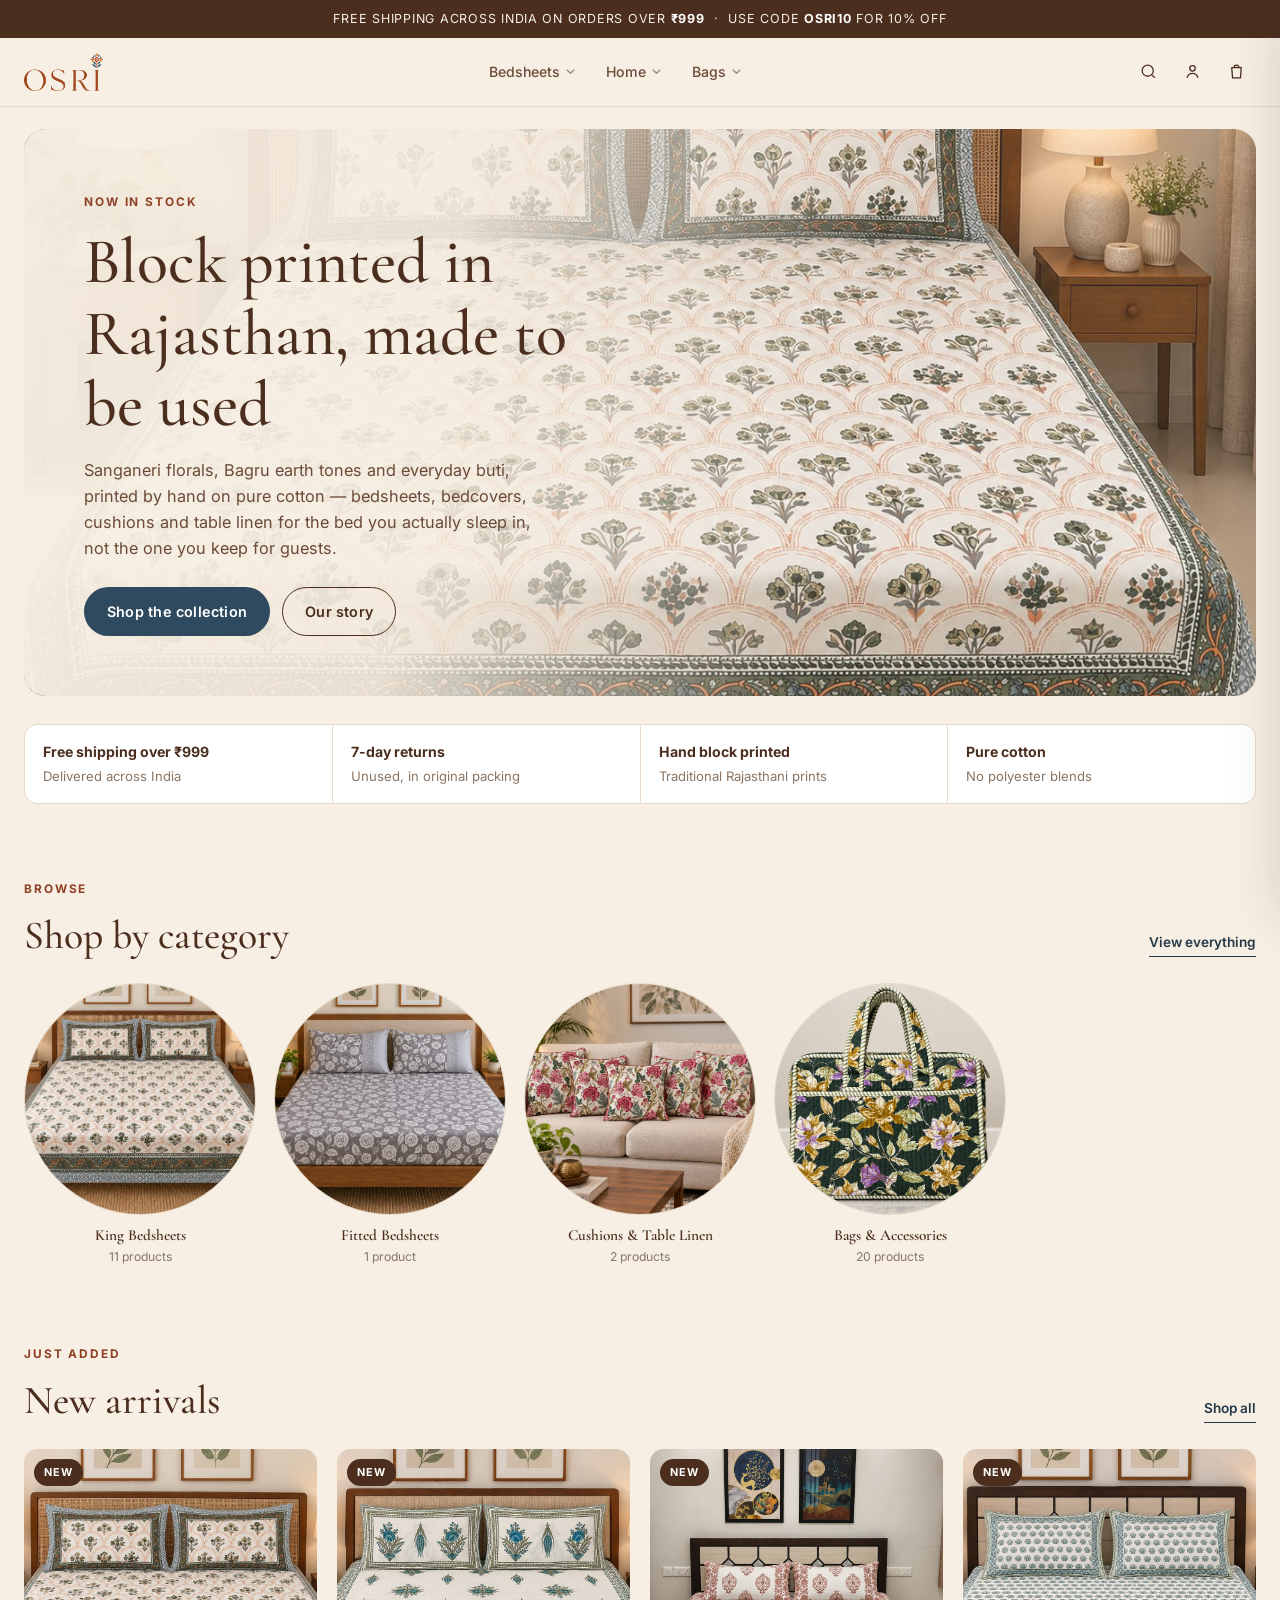
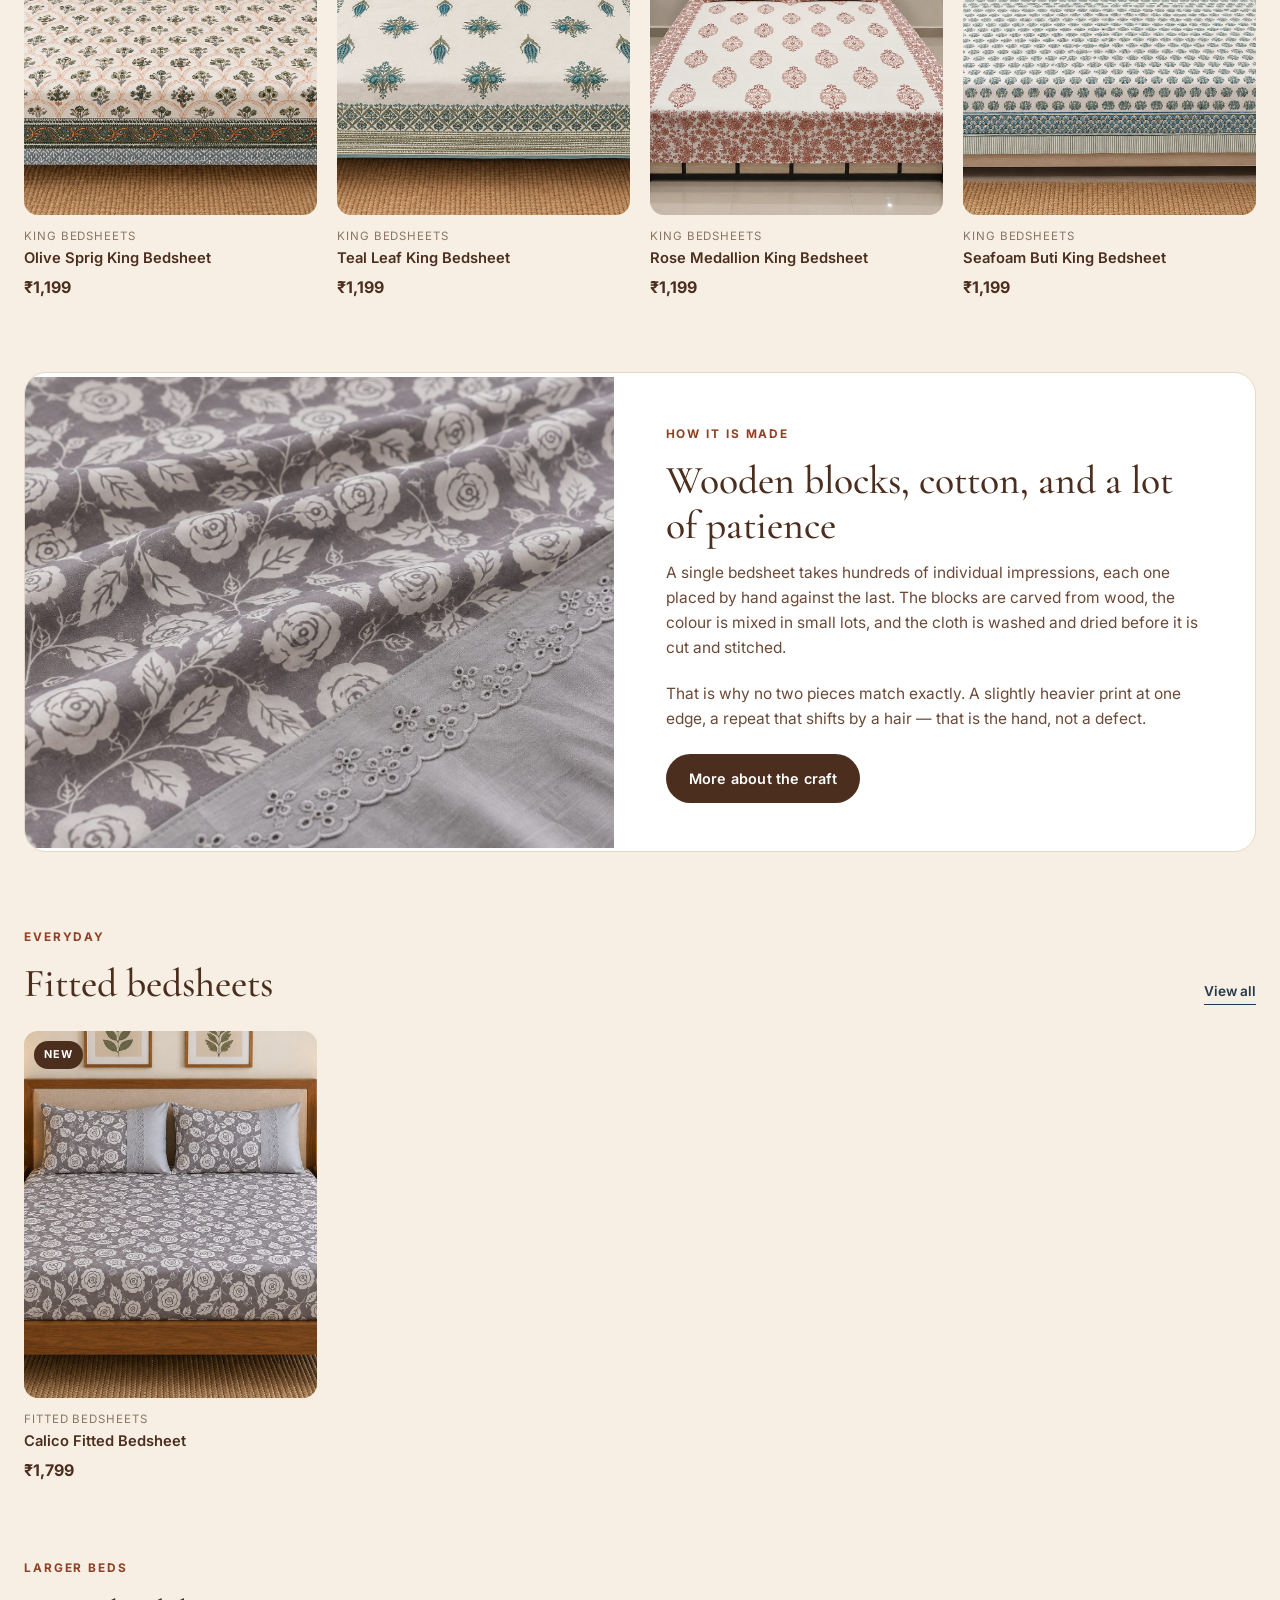
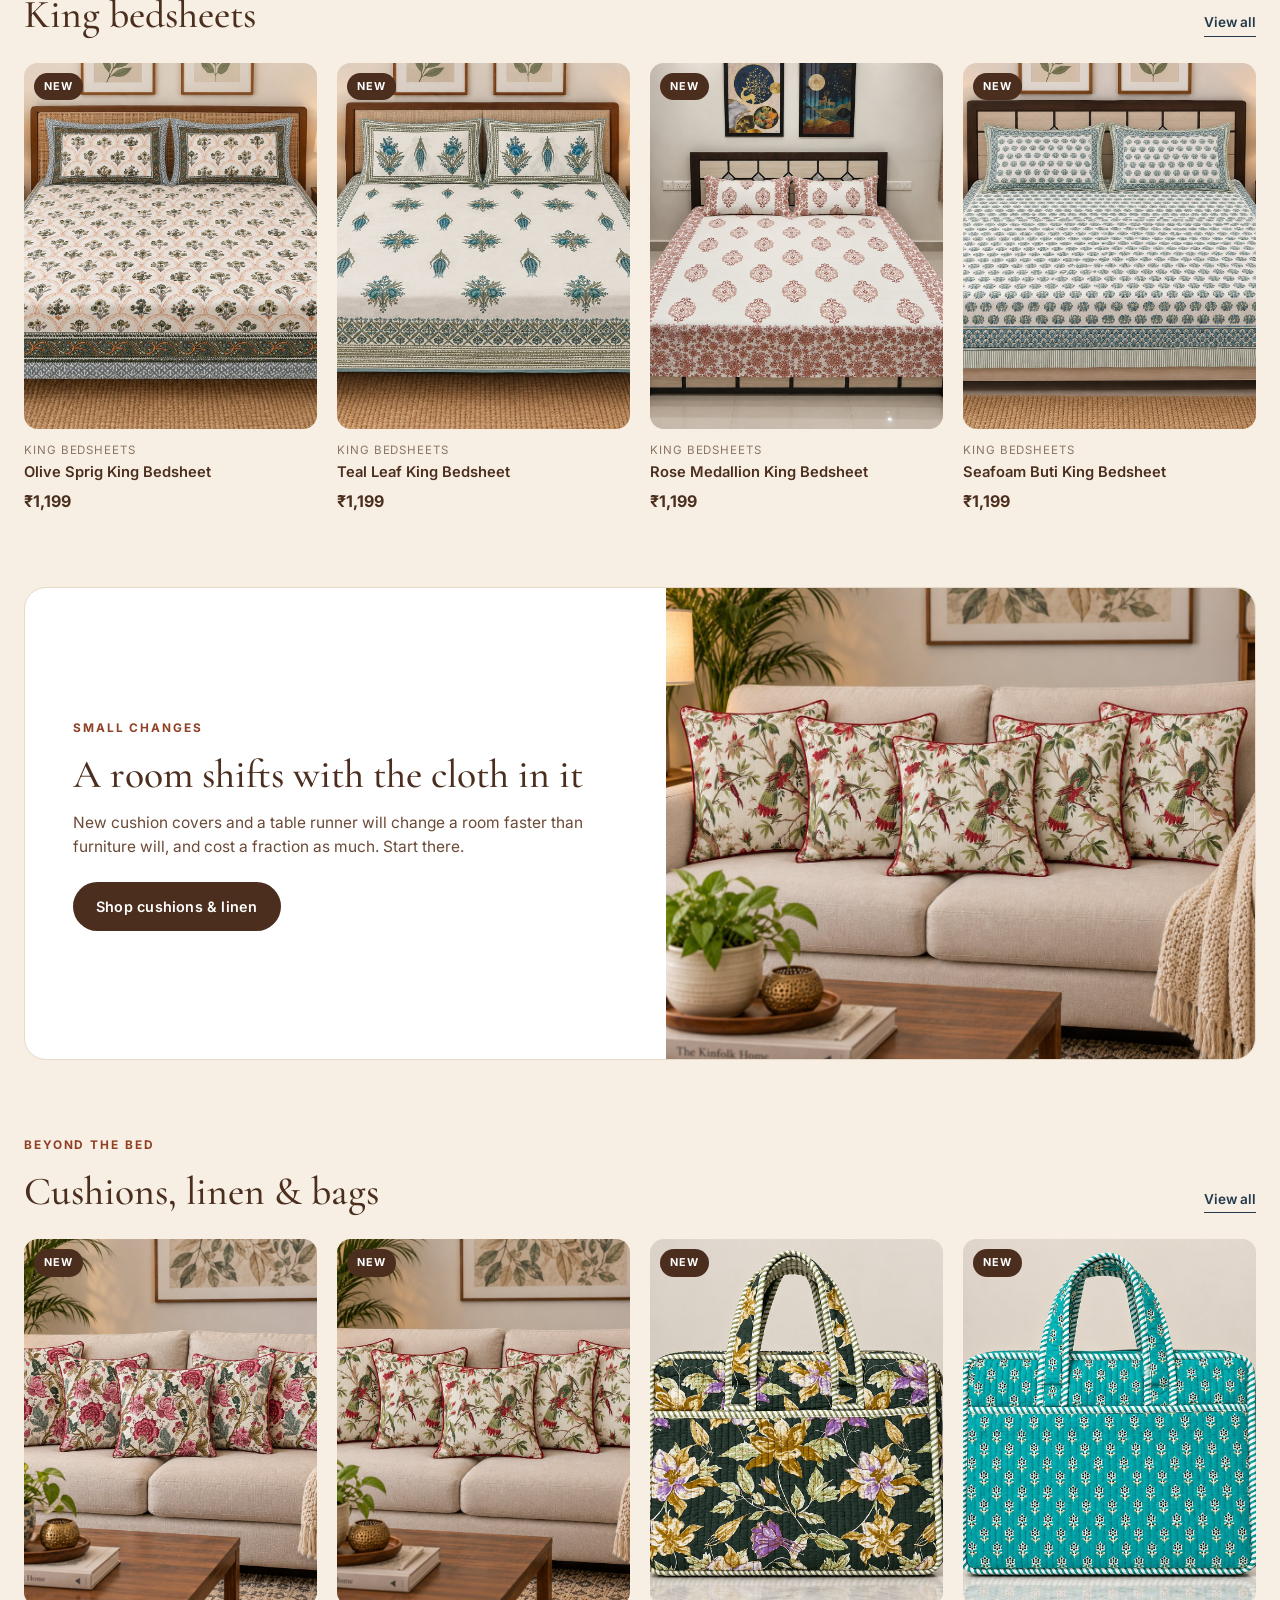
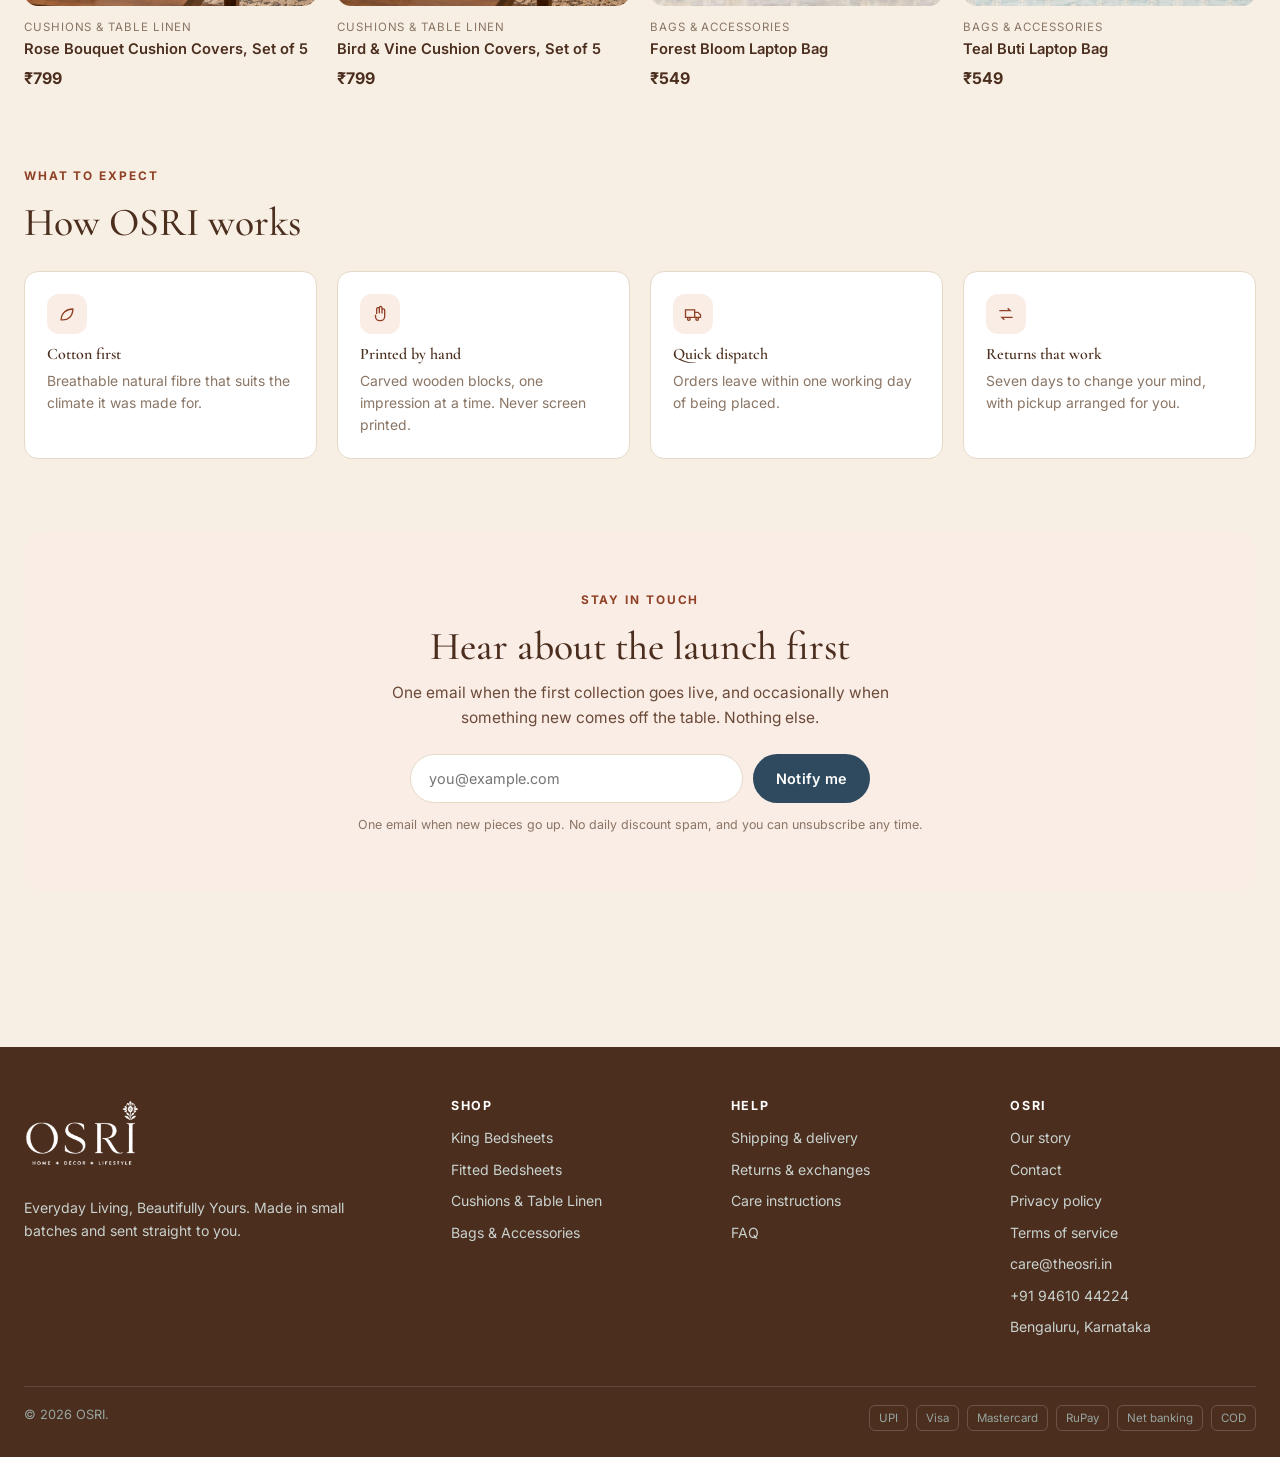
==== commit 6bf63c11: "Relabel the five block-print bedsheets as King, not Super King They are king size, so the titles, th" ====
--- a/index.html
+++ b/index.html
@@ -13,7 +13,7 @@
 <link rel="icon" type="image/png" href="assets/brand/osri-icon-192.png">
 <link rel="apple-touch-icon" href="assets/brand/apple-touch-icon.png">
 <meta name="theme-color" content="#B5522F">
-<link rel="stylesheet" href="css/styles.css?v=5">
+<link rel="stylesheet" href="css/styles.css?v=6">
 </head>
 <body>
 
@@ -133,9 +133,9 @@
       <div class="section__head">
         <div>
           <span class="eyebrow">Everyday</span>
-          <h2>Double bedsheets</h2>
-        </div>
-        <a class="link-more" href="collection.html?c=bedsheets-double">View all</a>
+          <h2>Fitted bedsheets</h2>
+        </div>
+        <a class="link-more" href="collection.html?c=bedsheets-fitted">View all</a>
       </div>
       <div class="product-grid" id="railBedding"></div>
     </div>
@@ -146,7 +146,7 @@
       <div class="section__head">
         <div>
           <span class="eyebrow">Larger beds</span>
-          <h2>King &amp; super king</h2>
+          <h2>King bedsheets</h2>
         </div>
         <a class="link-more" href="collection.html?c=bedsheets-king">View all</a>
       </div>
@@ -237,9 +237,9 @@
 
 <div id="site-footer"></div>
 
-<script src="js/patterns.js?v=5"></script>
-<script src="js/data.js?v=5"></script>
-<script src="js/ui.js?v=5"></script>
-<script src="js/home.js?v=5"></script>
+<script src="js/patterns.js?v=6"></script>
+<script src="js/data.js?v=6"></script>
+<script src="js/ui.js?v=6"></script>
+<script src="js/home.js?v=6"></script>
 </body>
 </html>
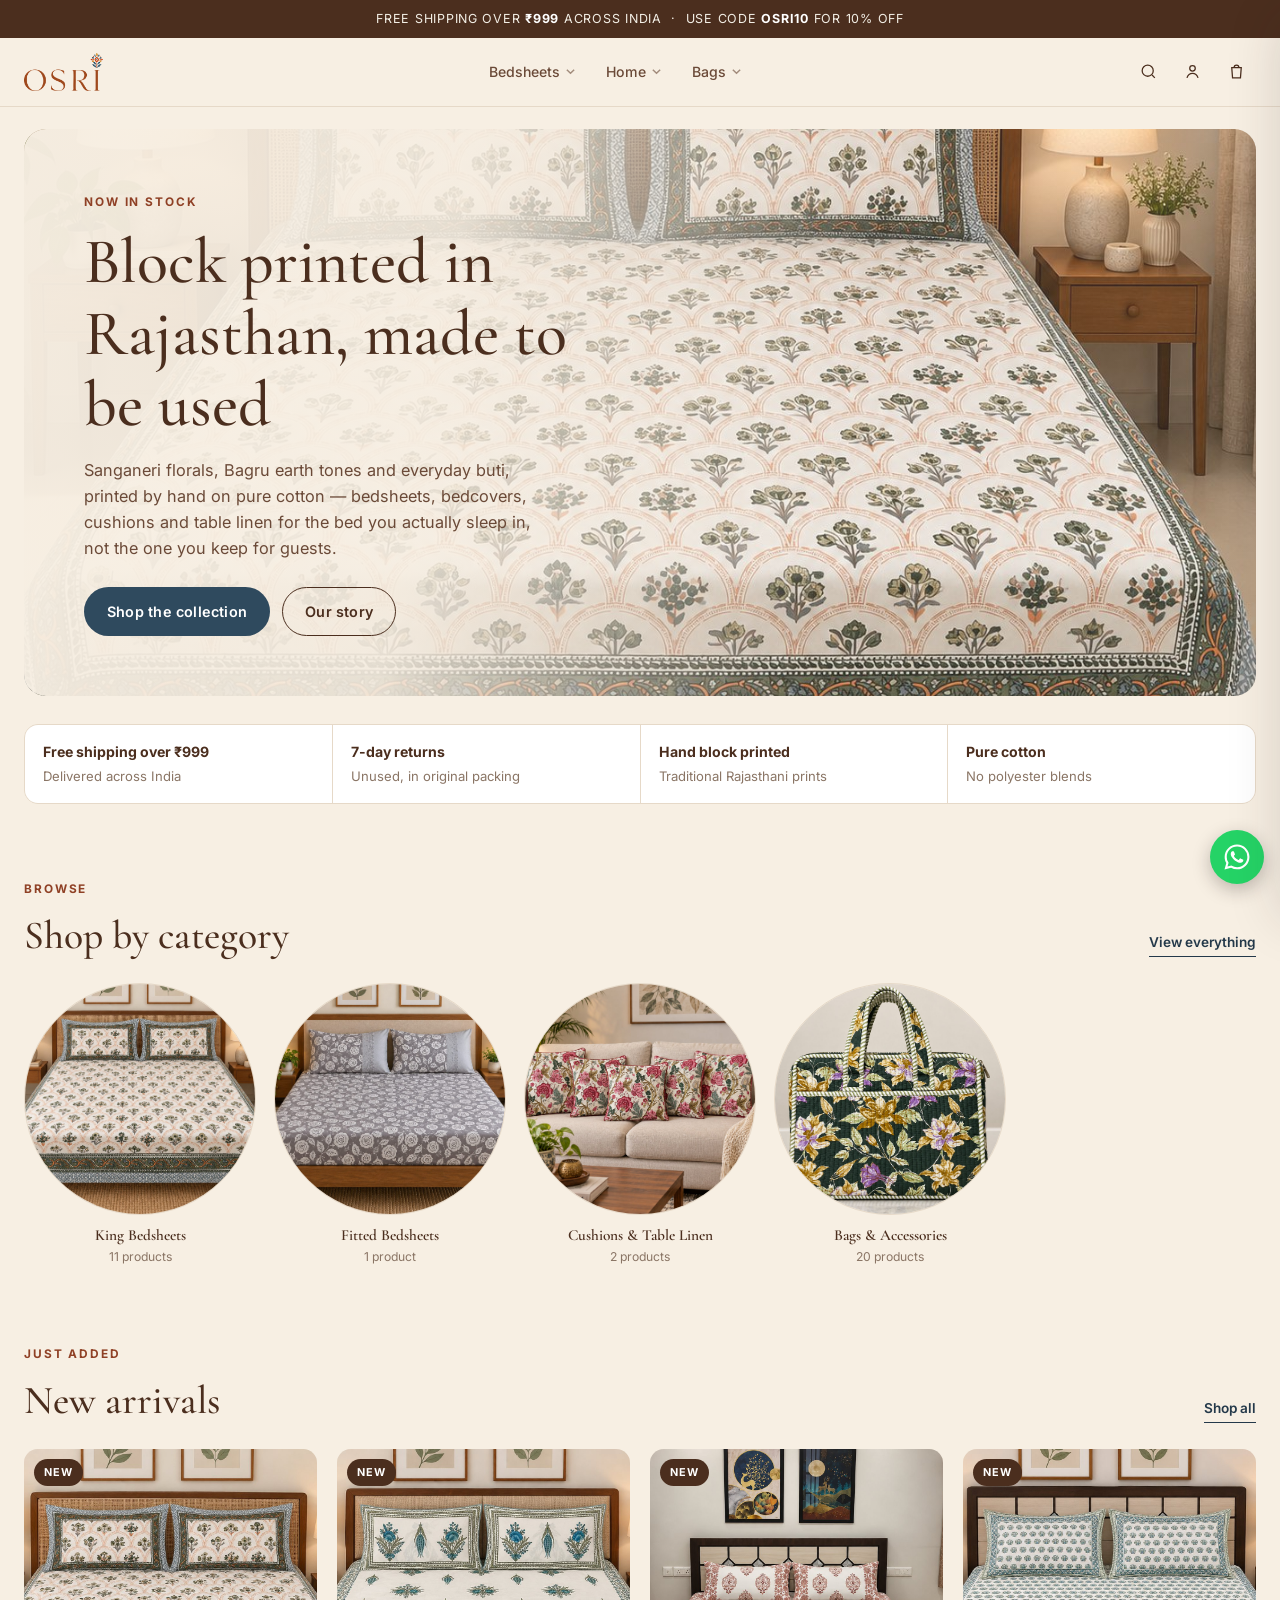
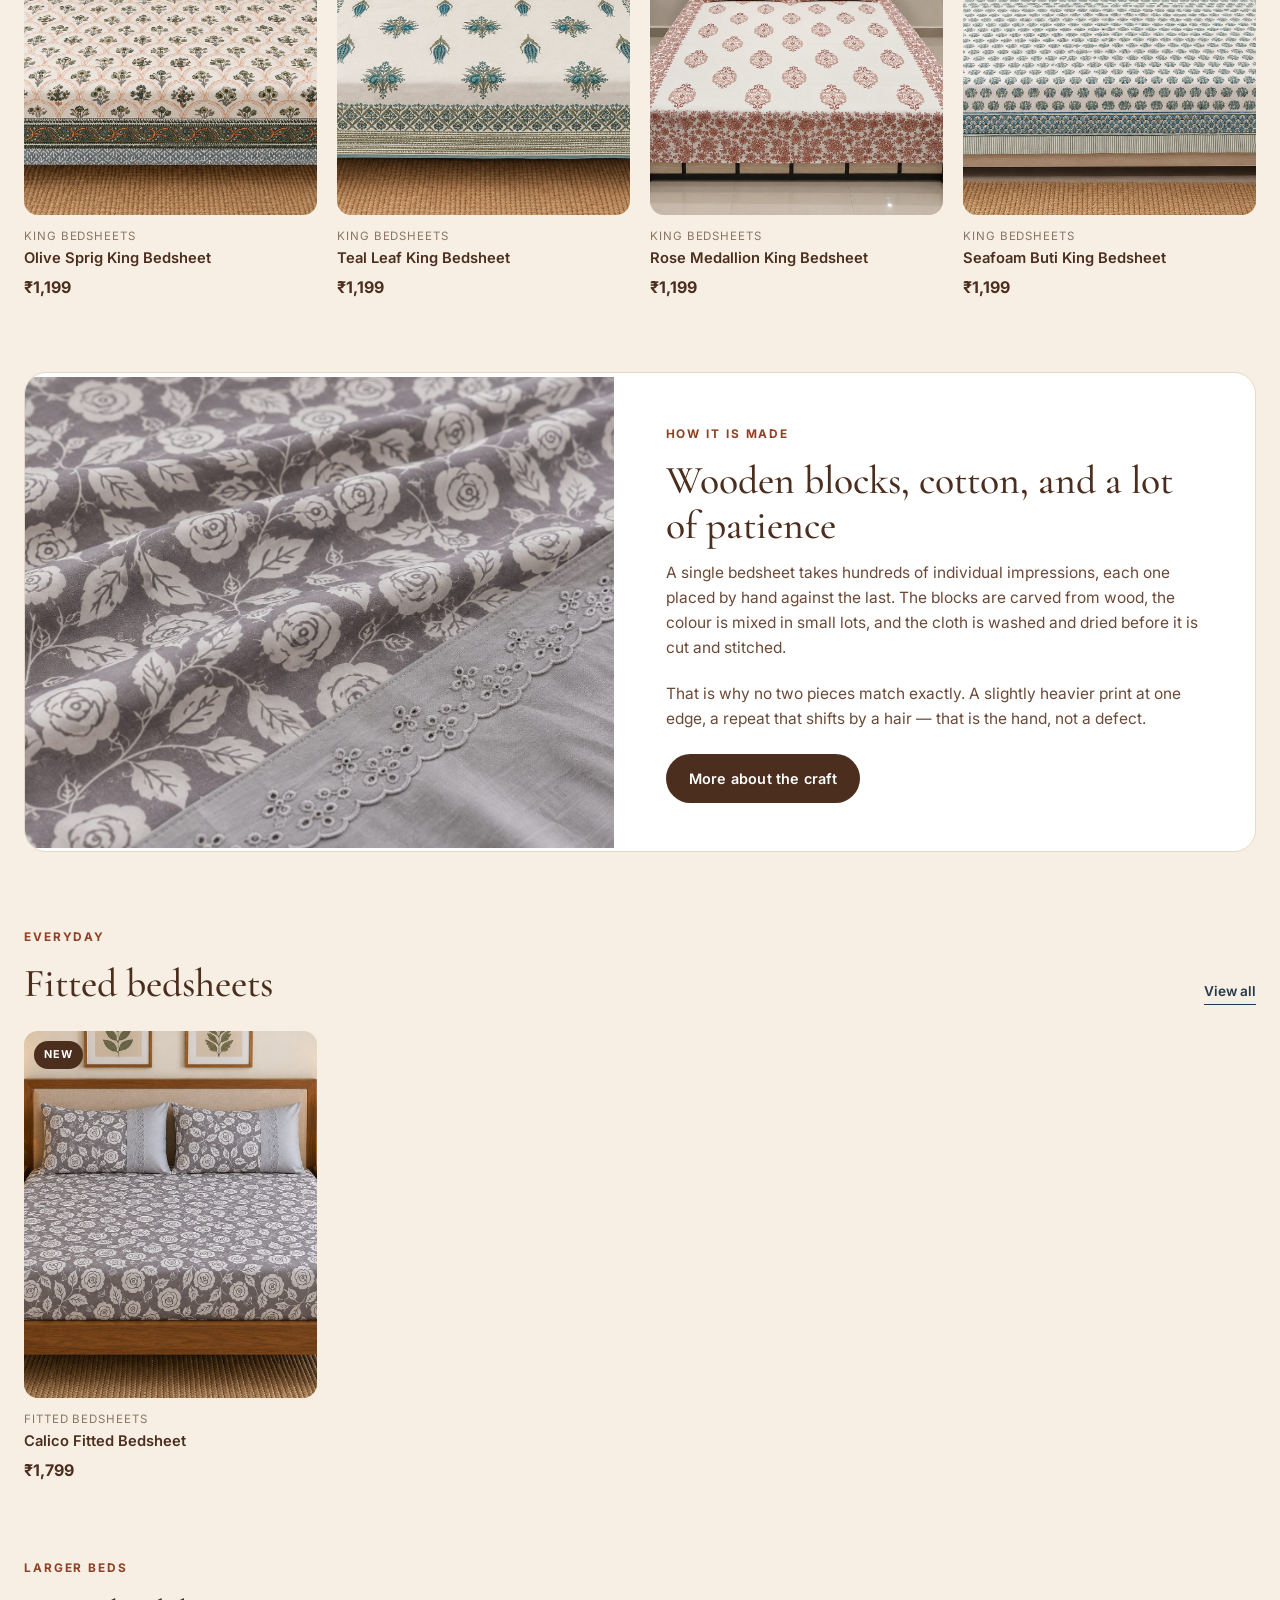
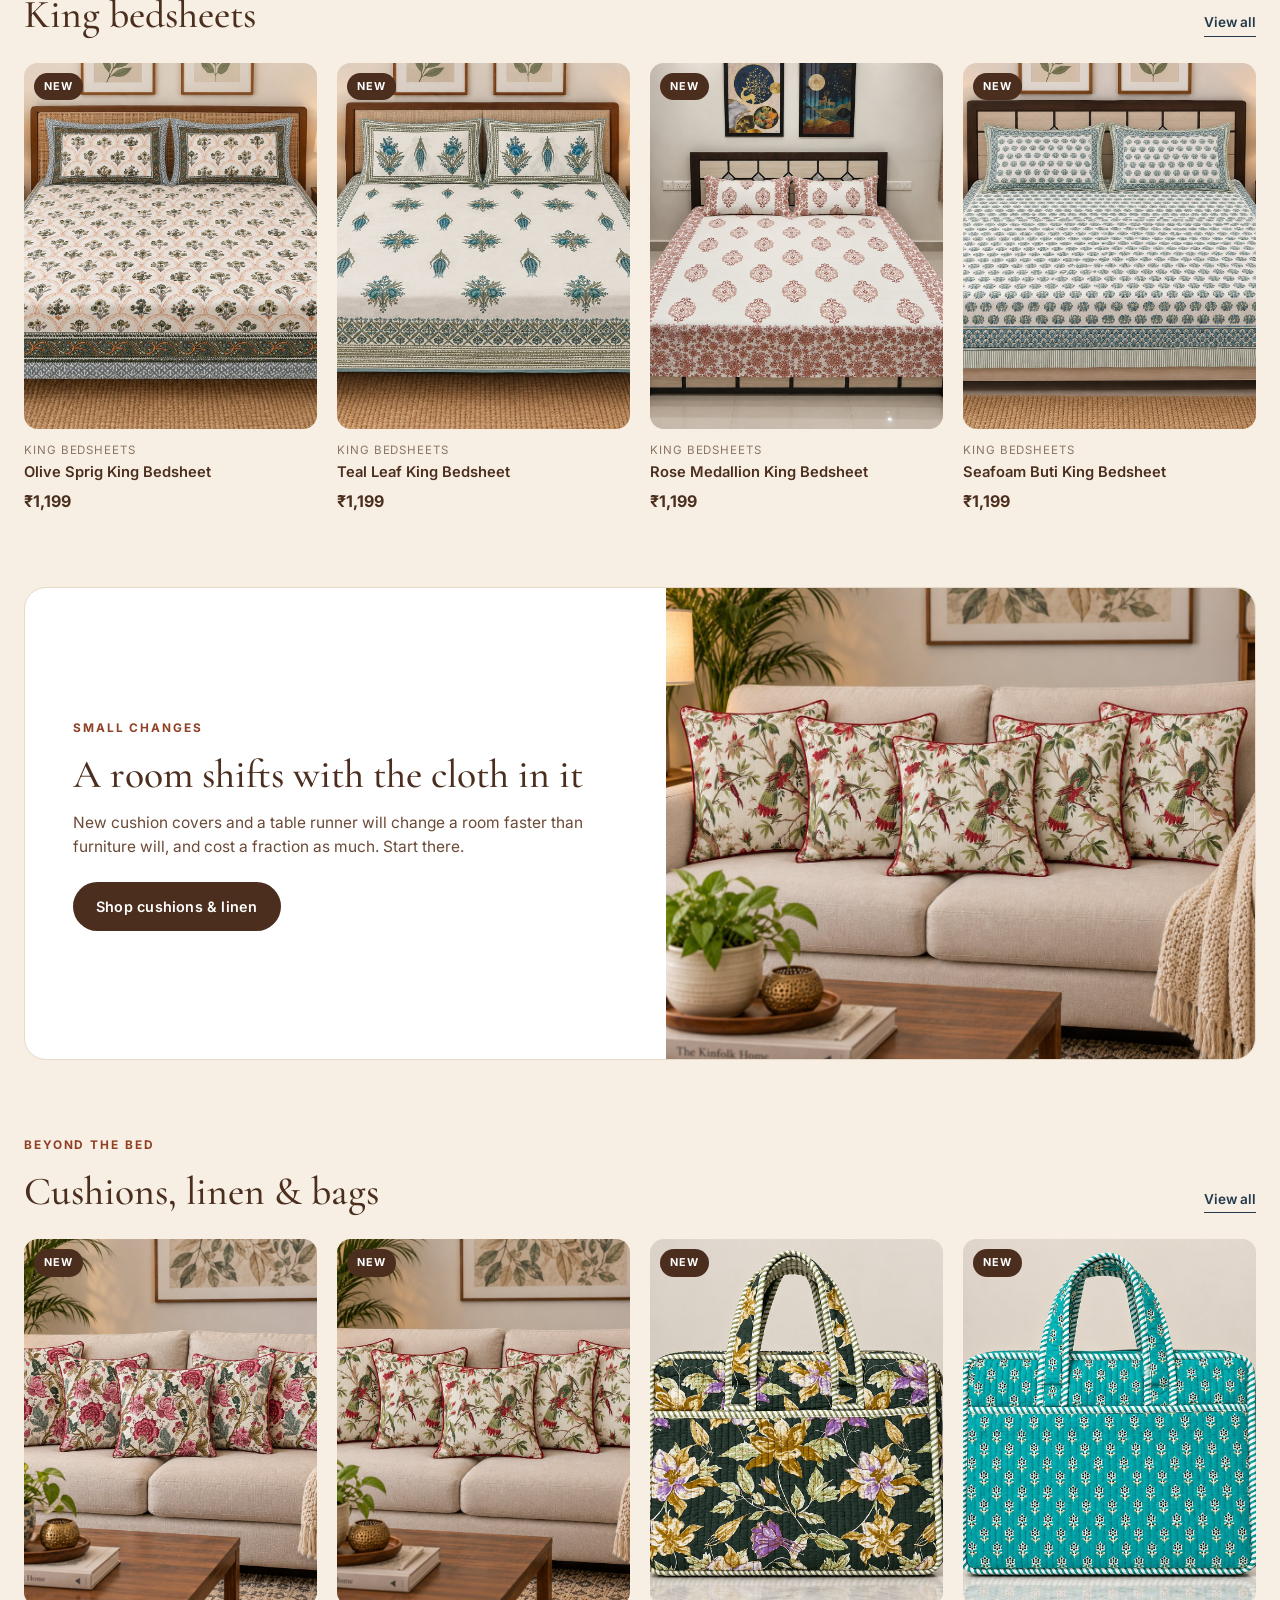
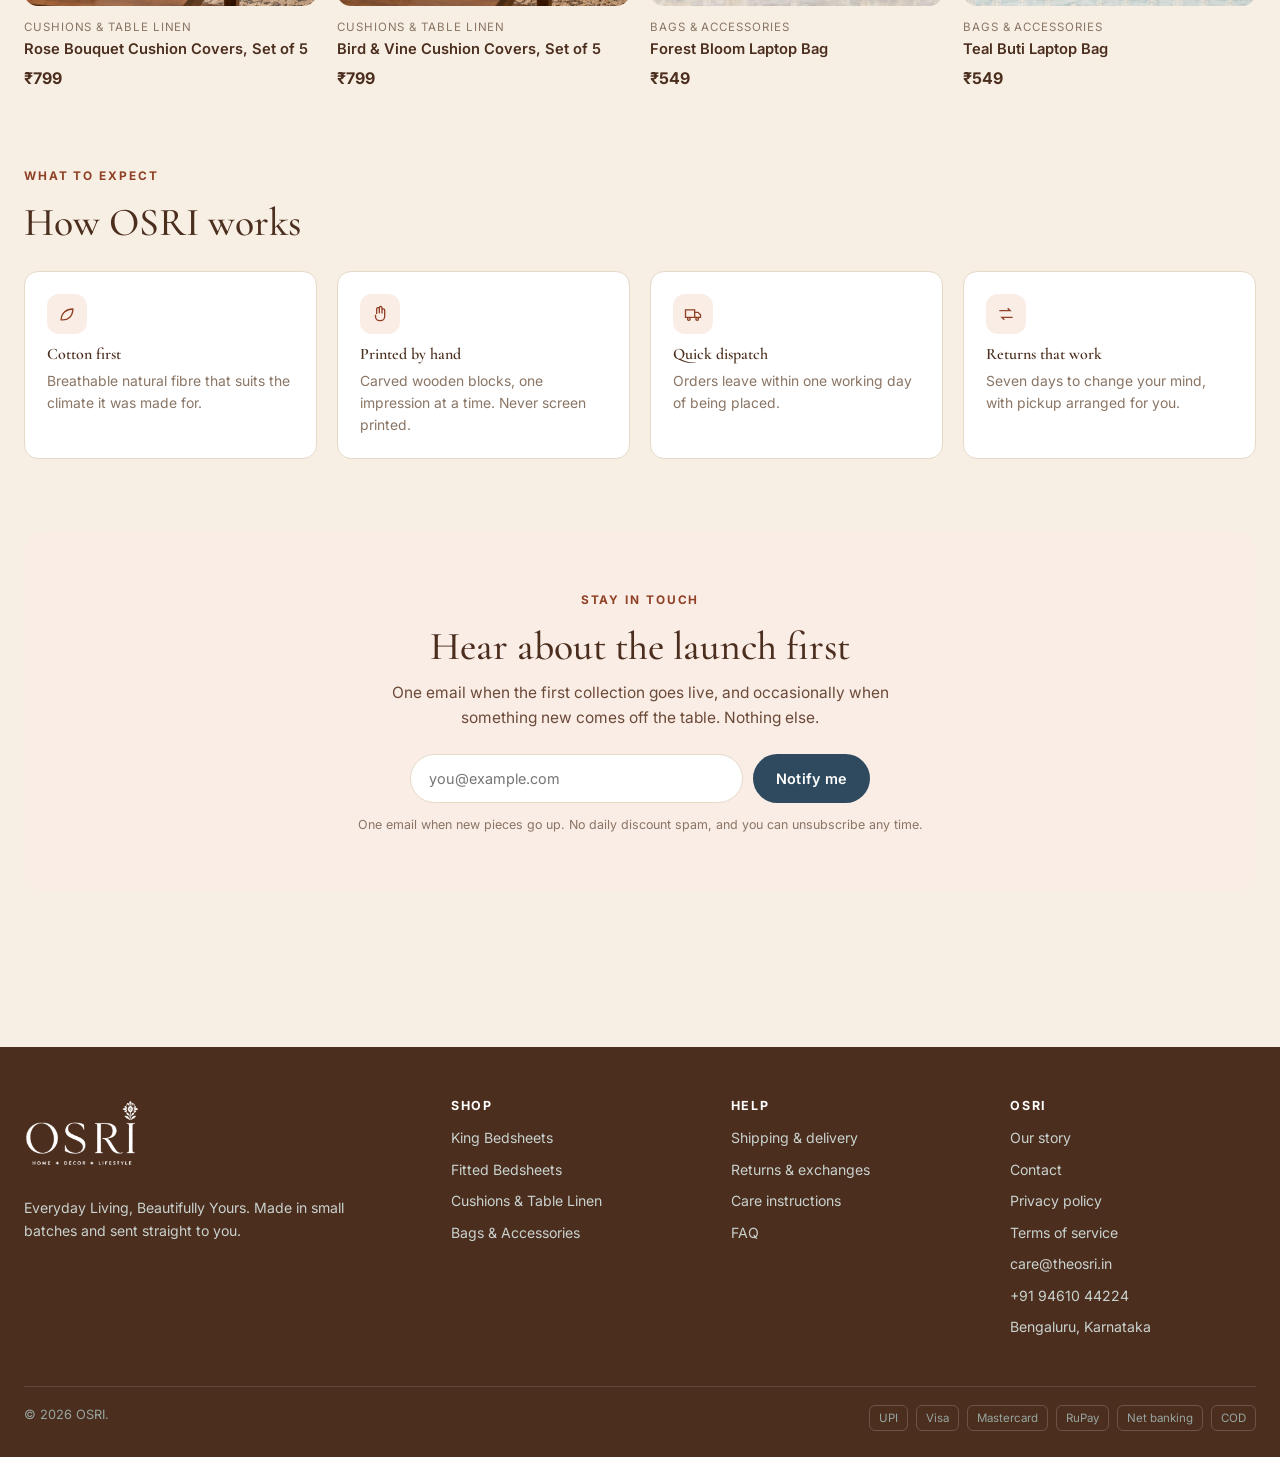
==== commit 9b73c9b5: "Tighten the mobile layout Fixes what was actually cramped on a phone rather than restyling:  - Categ" ====
--- a/index.html
+++ b/index.html
@@ -13,7 +13,7 @@
 <link rel="icon" type="image/png" href="assets/brand/osri-icon-192.png">
 <link rel="apple-touch-icon" href="assets/brand/apple-touch-icon.png">
 <meta name="theme-color" content="#B5522F">
-<link rel="stylesheet" href="css/styles.css?v=6">
+<link rel="stylesheet" href="css/styles.css?v=8">
 </head>
 <body>
 
@@ -237,9 +237,9 @@
 
 <div id="site-footer"></div>
 
-<script src="js/patterns.js?v=6"></script>
-<script src="js/data.js?v=6"></script>
-<script src="js/ui.js?v=6"></script>
-<script src="js/home.js?v=6"></script>
+<script src="js/patterns.js?v=8"></script>
+<script src="js/data.js?v=8"></script>
+<script src="js/ui.js?v=8"></script>
+<script src="js/home.js?v=8"></script>
 </body>
 </html>
--- a/css/styles.css
+++ b/css/styles.css
@@ -896,19 +896,83 @@
   .trust-strip { grid-template-columns: 1fr 1fr; }
 }
 
+/* ---------- floating WhatsApp button ---------- */
+
+.wa-fab {
+  position: fixed; right: 16px; bottom: 16px; z-index: 70;
+  width: 54px; height: 54px;
+  display: grid; place-items: center;
+  border-radius: 50%;
+  background: #25D366; color: #fff;
+  box-shadow: 0 6px 18px rgba(42, 33, 28, .28);
+  transition: transform .16s ease;
+}
+.wa-fab:hover { transform: scale(1.06); }
+.wa-fab svg { width: 30px; height: 30px; }
+
 @media (max-width: 640px) {
   .wrap { padding: 0 16px; }
-  .cat-grid { grid-template-columns: repeat(3, 1fr); gap: 14px; }
-  .product-grid, .product-grid--5 { grid-template-columns: repeat(2, 1fr); gap: 18px 14px; }
+
+  /* Two tiles read better than three: category names like "Cushions &
+     Table Linen" wrapped to three lines in a 110px-wide tile. */
+  .cat-grid { grid-template-columns: repeat(2, 1fr); gap: 18px 14px; }
+  .cat-card h3 { font-size: .95rem; }
+  .cat-card span { font-size: .72rem; }
+
+  .product-grid, .product-grid--5 { grid-template-columns: repeat(2, 1fr); gap: 22px 12px; }
+  .card__title { font-size: .86rem; }
+  .price__now { font-size: .95rem; }
+  .card__add { opacity: 1; transform: none; }
+
   .footer-grid { grid-template-columns: 1fr; gap: 26px; }
-  .card__add { opacity: 1; transform: none; }
-  .hero { border-radius: 16px; }
+
+  /* The headline was clamping to 40px on a 390px screen, which left the
+     hero crowded once the lede and two buttons were under it. */
+  .hero { border-radius: 16px; min-height: 0; }
+  .hero__inner { padding: 26px 20px 30px; }
+  h1 { font-size: 1.95rem; }
+  h2 { font-size: 1.6rem; }
+  .hero p.lede { font-size: .95rem; margin: 12px 0 20px; }
+  .hero__cta { gap: 10px; }
+  .hero__cta .btn { flex: 1 1 100%; }
   .hero__scrim {
-    background: linear-gradient(180deg, rgba(247, 239, 227, .95) 40%, rgba(247, 239, 227, .55) 100%);
+    background: linear-gradient(180deg, rgba(247, 239, 227, .95) 40%, rgba(247, 239, 227, .62) 100%);
   }
+
+  .section { padding-top: 38px; }
+  .section:last-of-type { padding-bottom: 38px; }
+  .section__head { margin-bottom: 18px; }
+
+  .announce { font-size: .72rem; letter-spacing: .04em; padding: 8px 12px; }
+  .announce__more { display: none; }        /* one message, not three lines */
+  .hide-sm { display: none; }               /* demo-only account button */
+  .icon-btn { width: 44px; height: 44px; }  /* comfortable tap target */
+  .brand__logo { height: 30px; }
+
+  .trust-strip div { padding: 12px 14px; }
+  .trust-strip strong { font-size: .82rem; }
+  .trust-strip span { font-size: .76rem; }
+
+  .story__body, .story--flip .story__body { padding: 24px 20px 28px; }
+  .value-grid { grid-template-columns: 1fr; gap: 12px; }
+  .value { padding: 18px; }
+
   .cart-line { grid-template-columns: 84px 1fr; }
   .cart-line__img { width: 84px; }
   .cart-line__right { grid-column: 2; text-align: left; }
+
+  .newsletter { padding: 28px 20px; }
+  .newsletter form { flex-direction: column; }
+  .newsletter .btn { width: 100%; }
+
+  /* Keep the button clear of the floating WhatsApp bubble. */
+  .toast { bottom: 82px; }
+}
+
+@media (max-width: 400px) {
+  .cat-grid { gap: 14px 10px; }
+  .product-grid, .product-grid--5 { gap: 18px 10px; }
+  .wa-fab { width: 50px; height: 50px; }
 }
 
 @media (prefers-reduced-motion: reduce) {
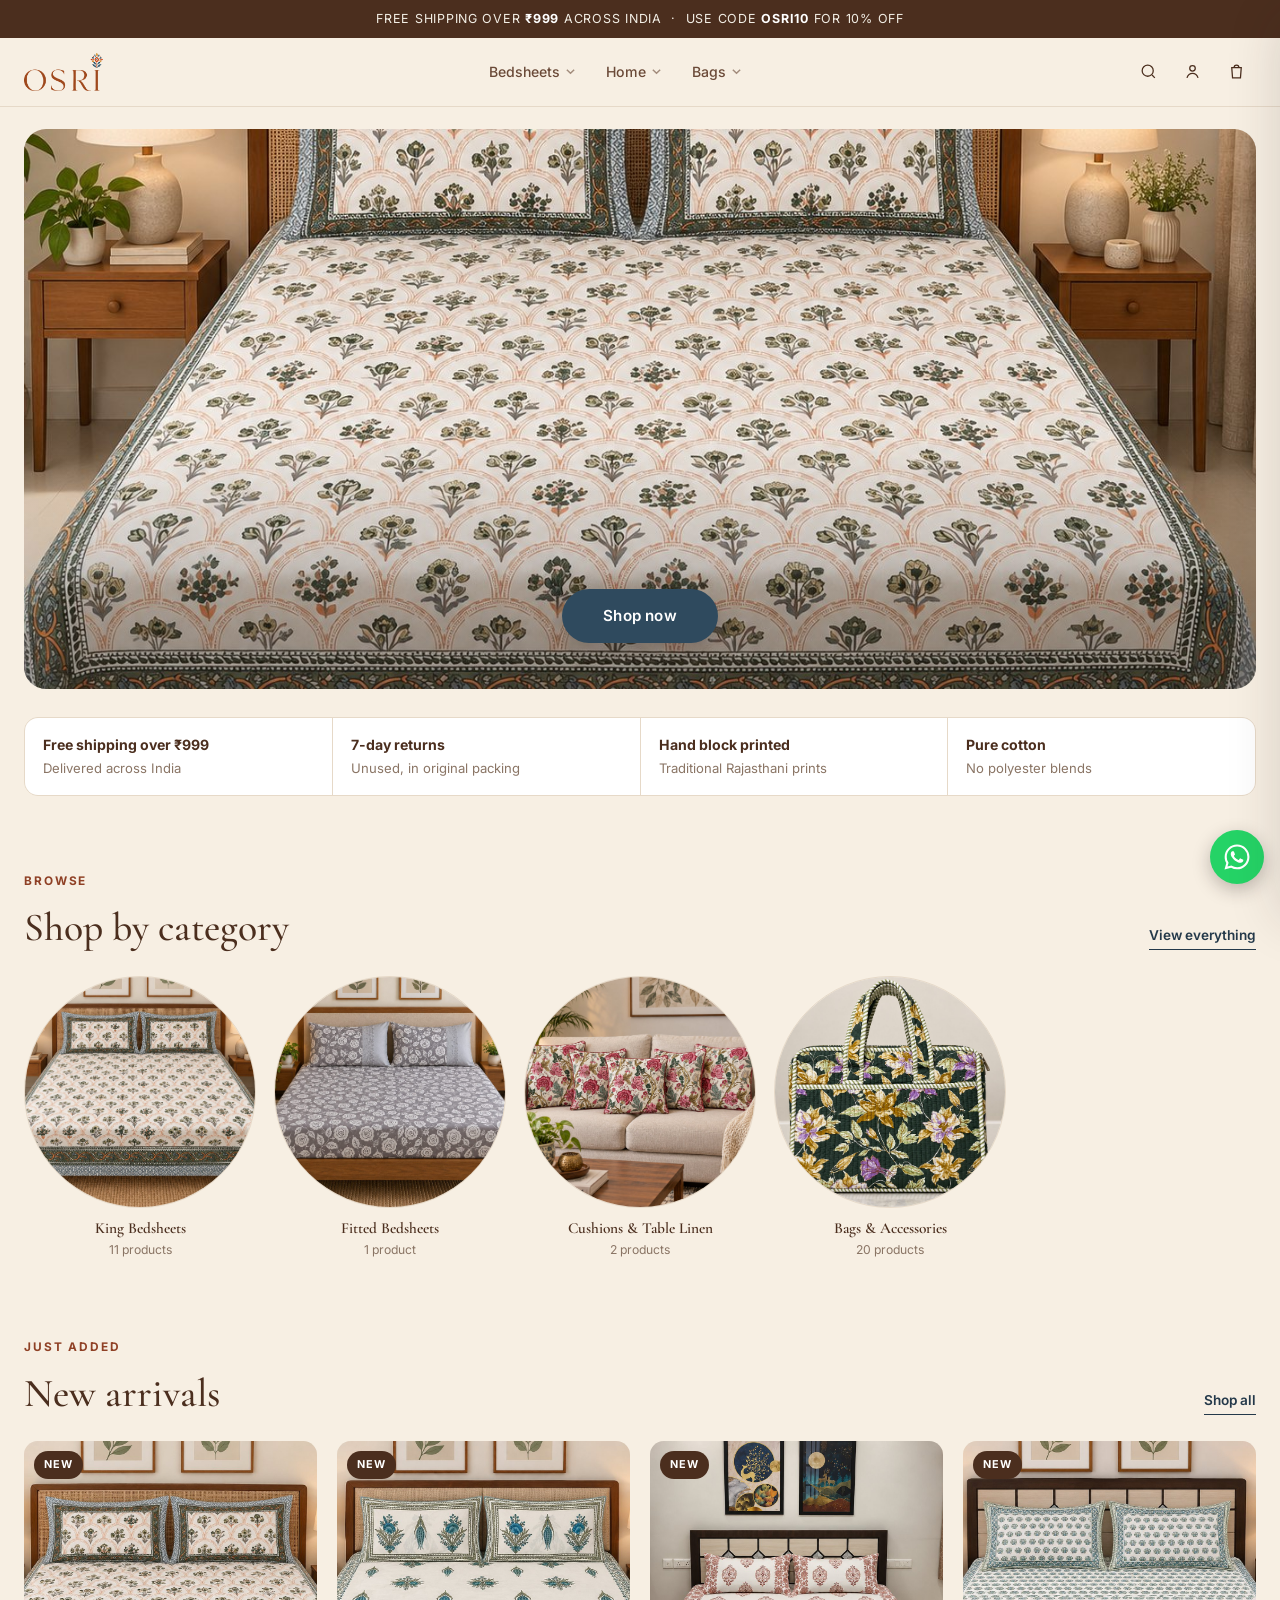
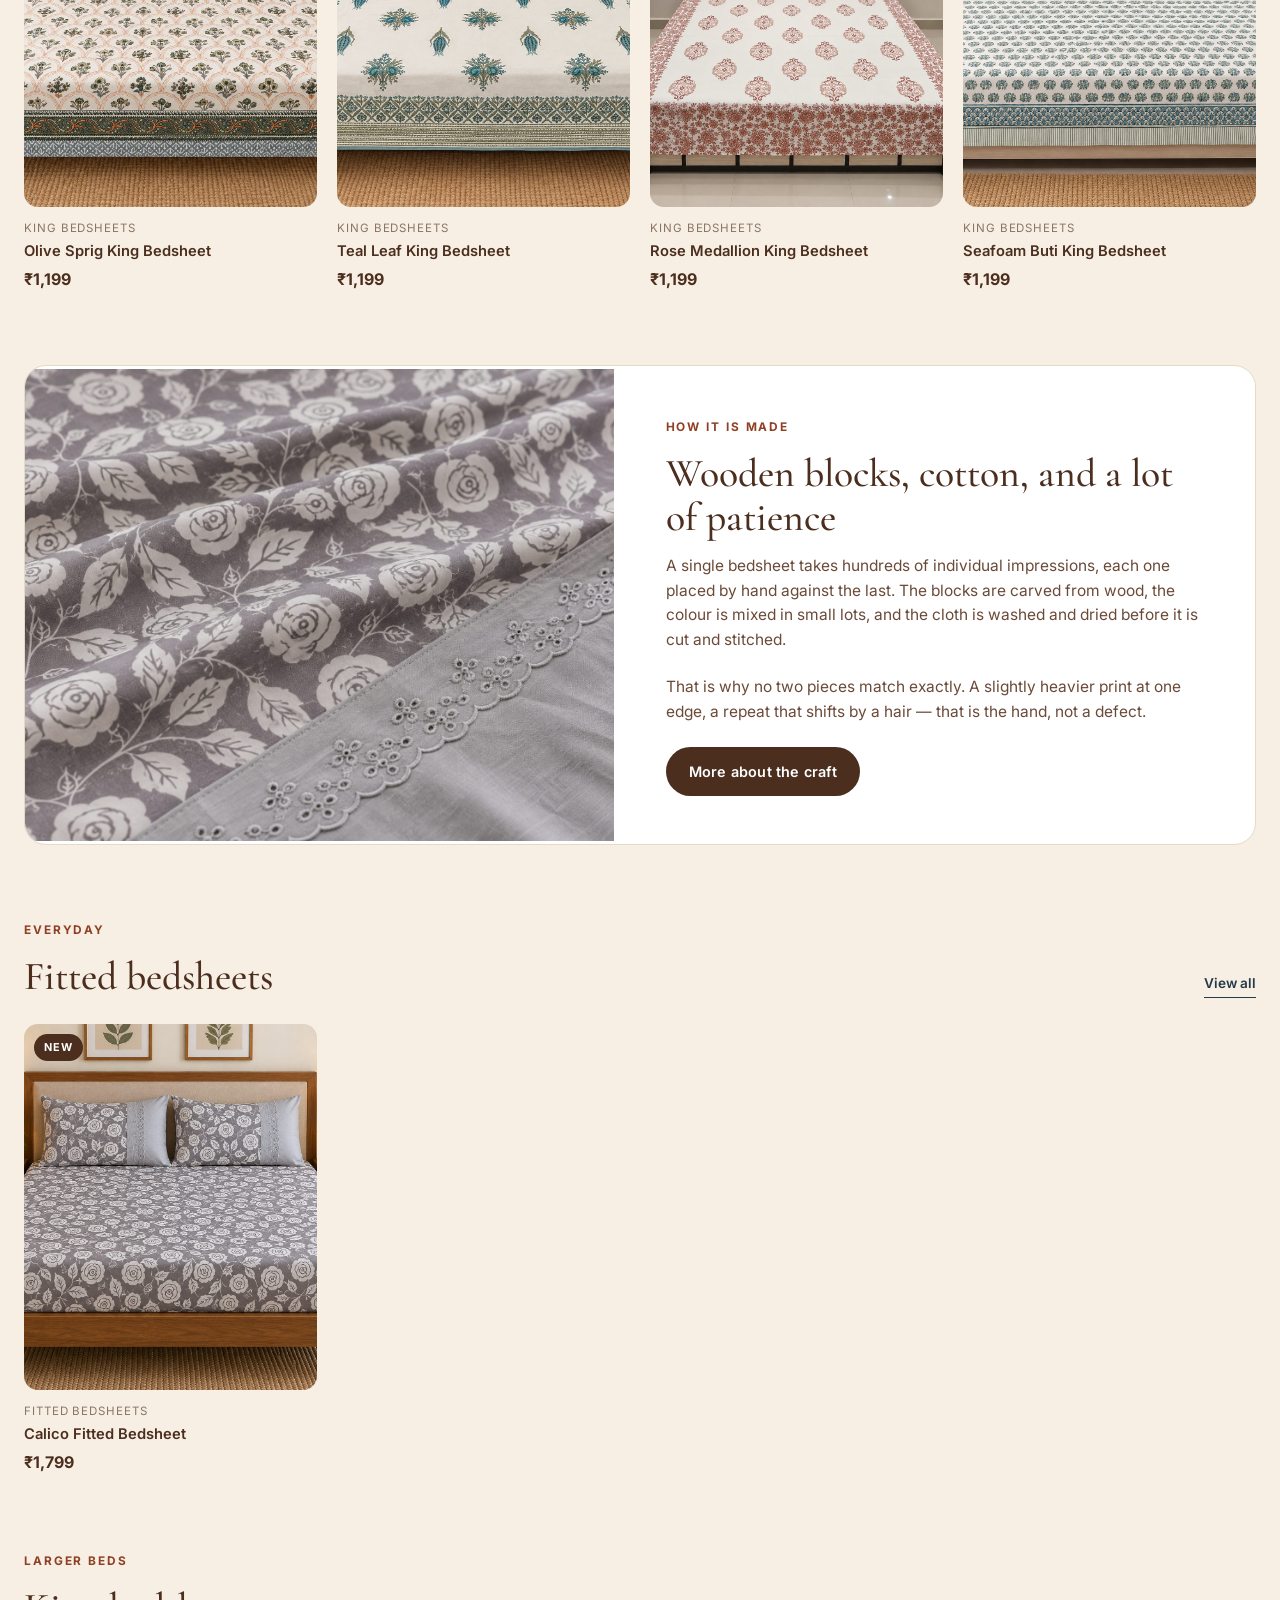
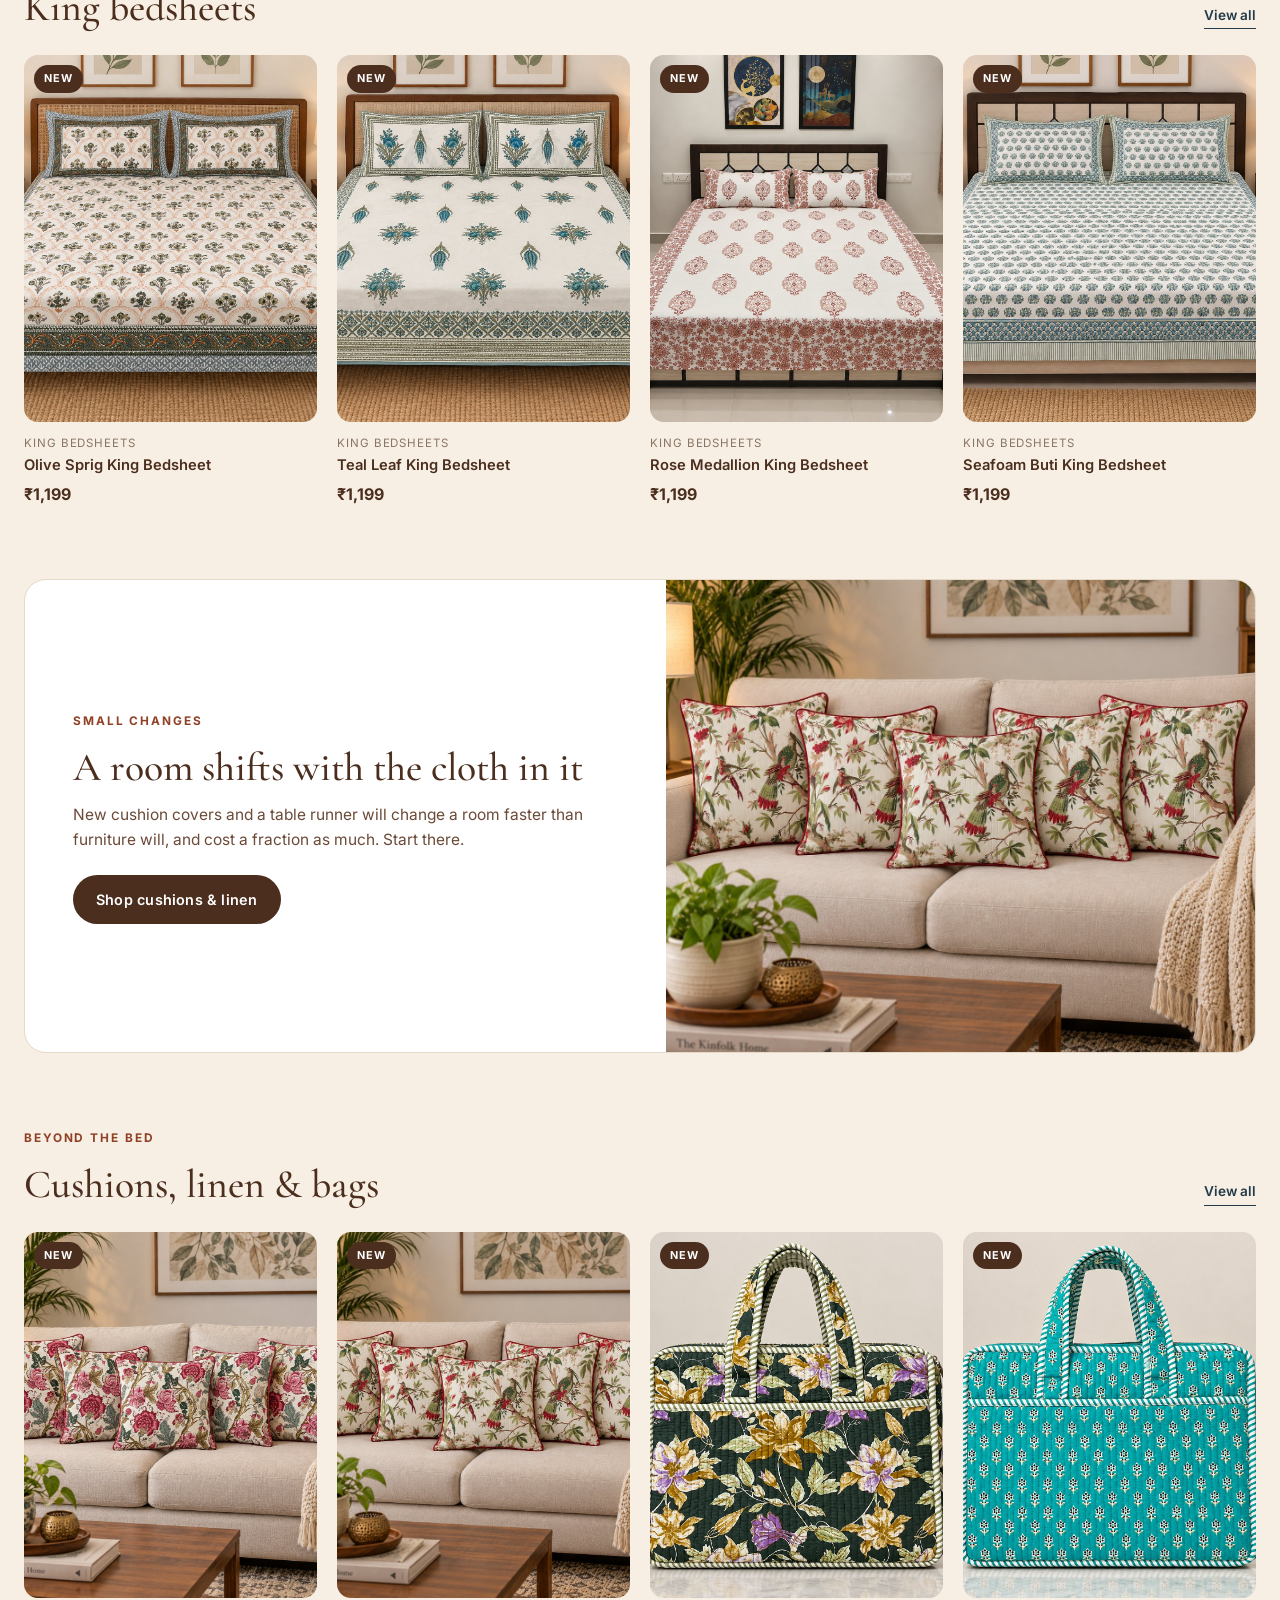
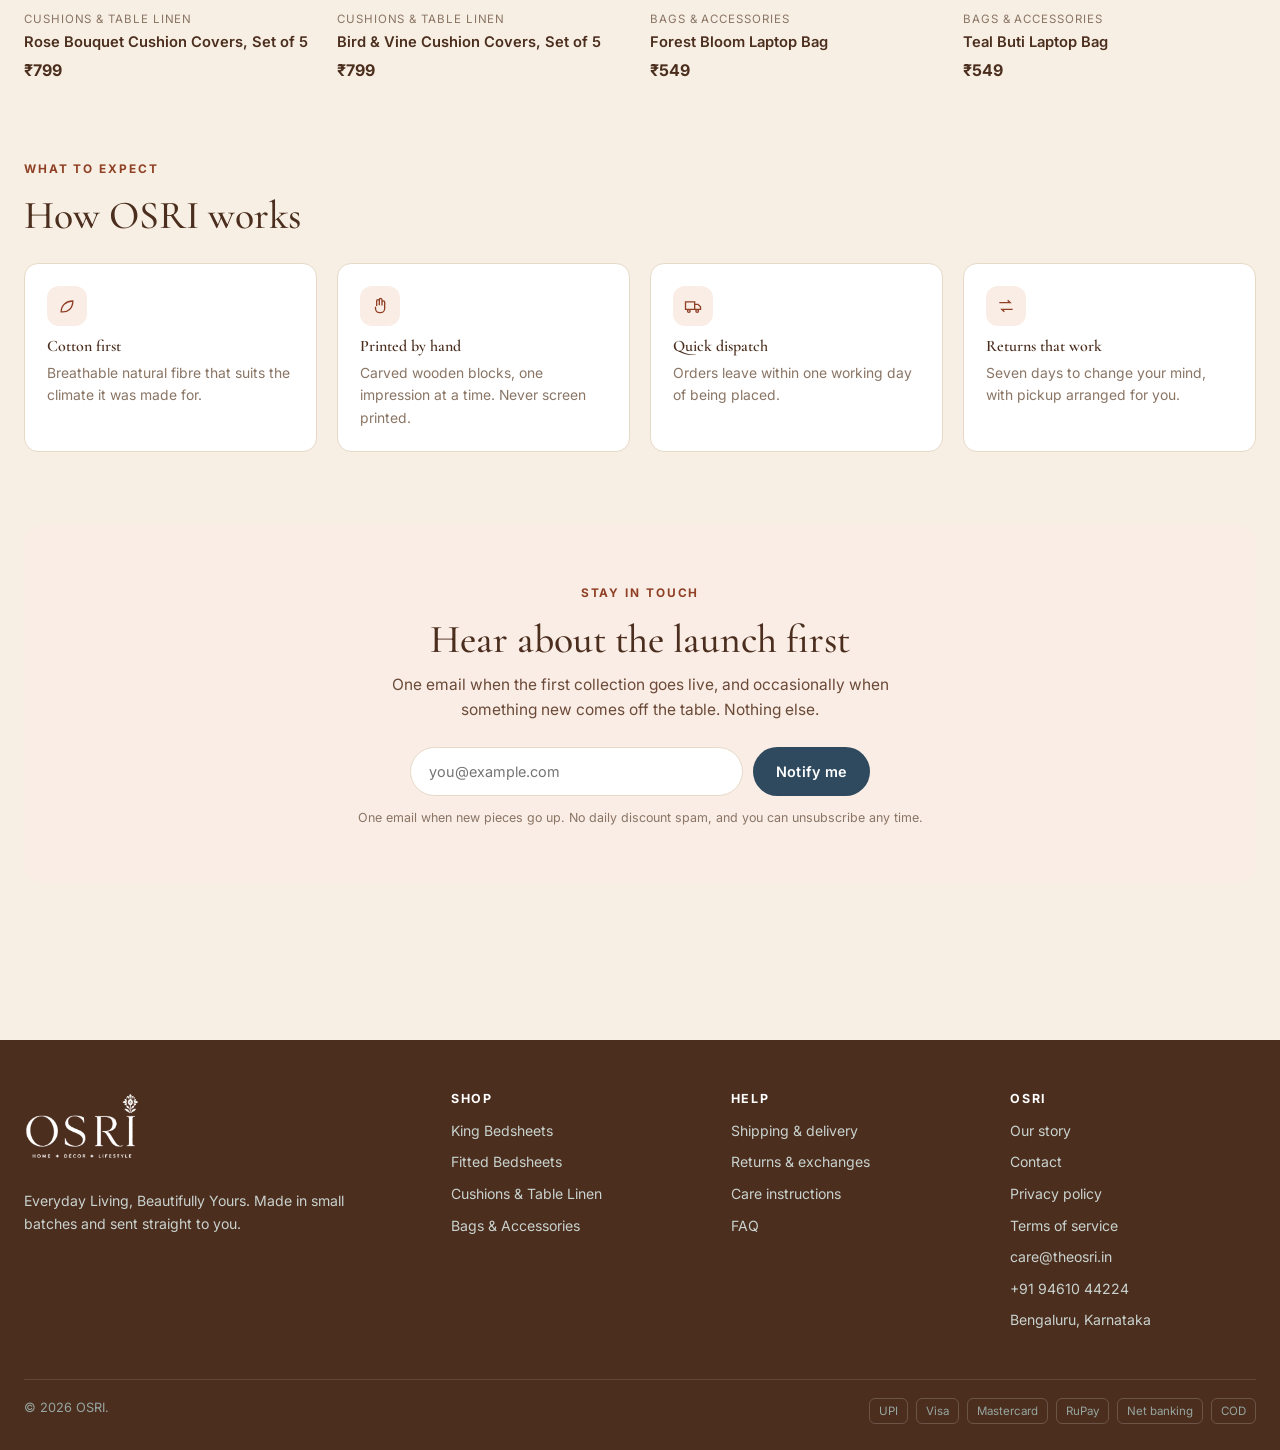
==== commit b108f366: "Image-led hero, and keep all five header controls on one row Header: the account button was hidden b" ====
--- a/index.html
+++ b/index.html
@@ -13,7 +13,7 @@
 <link rel="icon" type="image/png" href="assets/brand/osri-icon-192.png">
 <link rel="apple-touch-icon" href="assets/brand/apple-touch-icon.png">
 <meta name="theme-color" content="#B5522F">
-<link rel="stylesheet" href="css/styles.css?v=8">
+<link rel="stylesheet" href="css/styles.css?v=9">
 </head>
 <body>
 
@@ -23,21 +23,17 @@
 <main id="main">
 
   <div class="wrap">
-    <section class="hero">
-      <img class="hero__bg" id="heroArt" alt="" aria-hidden="true">
+    <section class="hero hero--image">
+      <img class="hero__bg" id="heroArt"
+           alt="OSRI block printed cotton bedsheet on a made bed">
       <div class="hero__scrim"></div>
       <div class="hero__inner">
-        <span class="eyebrow">Now in stock</span>
-        <h1>Block printed in Rajasthan, made to be used</h1>
-        <p class="lede">
-          Sanganeri florals, Bagru earth tones and everyday buti, printed by hand
-          on pure cotton — bedsheets, bedcovers, cushions and table linen for
-          the bed you actually sleep in, not the one you keep for guests.
-        </p>
-        <div class="hero__cta">
-          <a class="btn btn--primary" href="collection.html?c=all">Shop the collection</a>
-          <a class="btn btn--ghost" href="about.html">Our story</a>
-        </div>
+        <!-- The headline is hidden rather than deleted: a page with no H1 reads
+             as untitled to search engines and screen readers. -->
+        <h1 class="visually-hidden">
+          OSRI — block printed cotton bedsheets, cushions, table linen and bags
+        </h1>
+        <a class="btn btn--primary hero__shop" href="collection.html?c=all">Shop now</a>
       </div>
     </section>
 
@@ -237,9 +233,9 @@
 
 <div id="site-footer"></div>
 
-<script src="js/patterns.js?v=8"></script>
-<script src="js/data.js?v=8"></script>
-<script src="js/ui.js?v=8"></script>
-<script src="js/home.js?v=8"></script>
+<script src="js/patterns.js?v=9"></script>
+<script src="js/data.js?v=9"></script>
+<script src="js/ui.js?v=9"></script>
+<script src="js/home.js?v=9"></script>
 </body>
 </html>
--- a/css/styles.css
+++ b/css/styles.css
@@ -328,10 +328,29 @@
   color: var(--brand-dark);
   margin-bottom: 14px;
 }
-.hero p.lede {
-  font-size: 1.02rem; color: var(--ink-soft); max-width: 46ch; margin: 16px 0 26px;
-}
-.hero__cta { display: flex; flex-wrap: wrap; gap: 12px; }
+
+/* Image-led hero: the photograph carries it, with one button. The scrim is a
+   soft dark gradient at the base only, enough to keep the button legible
+   without dulling the picture the way the full text scrim did. */
+.hero--image {
+  align-items: flex-end;
+  justify-content: center;
+  min-height: clamp(380px, 46vw, 560px);
+}
+.hero--image .hero__scrim {
+  background: linear-gradient(180deg,
+    rgba(42, 33, 28, 0) 55%, rgba(42, 33, 28, .38) 100%);
+}
+.hero--image .hero__inner {
+  max-width: none;
+  padding: 0 24px clamp(26px, 4vw, 46px);
+  text-align: center;
+}
+.hero__shop {
+  padding: 14px 40px;
+  font-size: .95rem;
+  box-shadow: 0 6px 20px rgba(42, 33, 28, .25);
+}
 
 .trust-strip {
   display: grid; grid-template-columns: repeat(4, 1fr); gap: 1px;
@@ -926,18 +945,14 @@
 
   .footer-grid { grid-template-columns: 1fr; gap: 26px; }
 
-  /* The headline was clamping to 40px on a 390px screen, which left the
-     hero crowded once the lede and two buttons were under it. */
-  .hero { border-radius: 16px; min-height: 0; }
-  .hero__inner { padding: 26px 20px 30px; }
+  /* A portrait-ish crop shows more of the photograph on a phone than a
+     letterbox would. */
+  .hero { border-radius: 16px; }
+  .hero--image { min-height: 0; aspect-ratio: 3 / 4; max-height: 74vh; }
+  .hero--image .hero__inner { padding-bottom: 24px; }
+  .hero__shop { padding: 13px 34px; }
   h1 { font-size: 1.95rem; }
   h2 { font-size: 1.6rem; }
-  .hero p.lede { font-size: .95rem; margin: 12px 0 20px; }
-  .hero__cta { gap: 10px; }
-  .hero__cta .btn { flex: 1 1 100%; }
-  .hero__scrim {
-    background: linear-gradient(180deg, rgba(247, 239, 227, .95) 40%, rgba(247, 239, 227, .62) 100%);
-  }
 
   .section { padding-top: 38px; }
   .section:last-of-type { padding-bottom: 38px; }
@@ -945,9 +960,14 @@
 
   .announce { font-size: .72rem; letter-spacing: .04em; padding: 8px 12px; }
   .announce__more { display: none; }        /* one message, not three lines */
-  .hide-sm { display: none; }               /* demo-only account button */
-  .icon-btn { width: 44px; height: 44px; }  /* comfortable tap target */
-  .brand__logo { height: 30px; }
+
+  /* All five controls stay on one row: menu, logo, search, account, cart.
+     The gaps tighten rather than anything being dropped. */
+  .header-bar { gap: 6px; }
+  .header-actions { gap: 0; }
+  .icon-btn { width: 40px; height: 40px; }
+  .icon-btn svg { width: 20px; height: 20px; }
+  .brand__logo { height: 28px; }
 
   .trust-strip div { padding: 12px 14px; }
   .trust-strip strong { font-size: .82rem; }
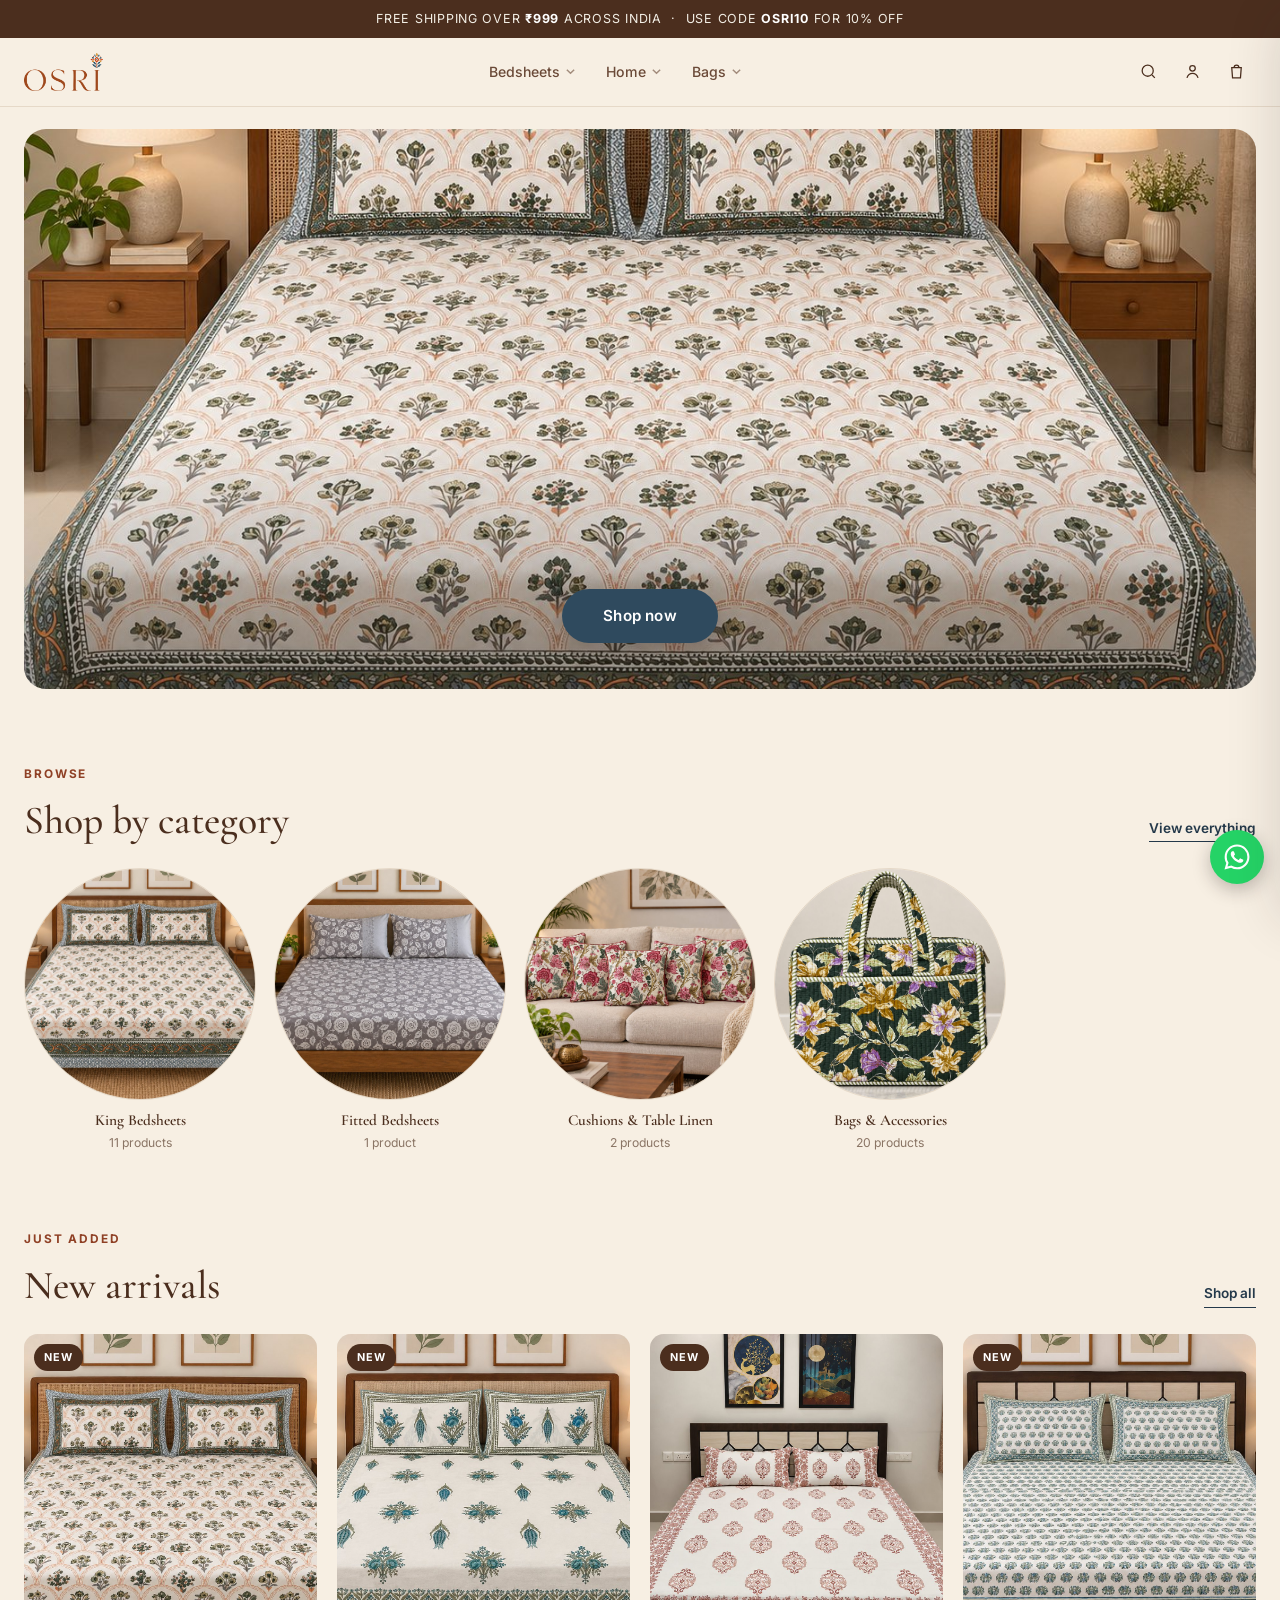
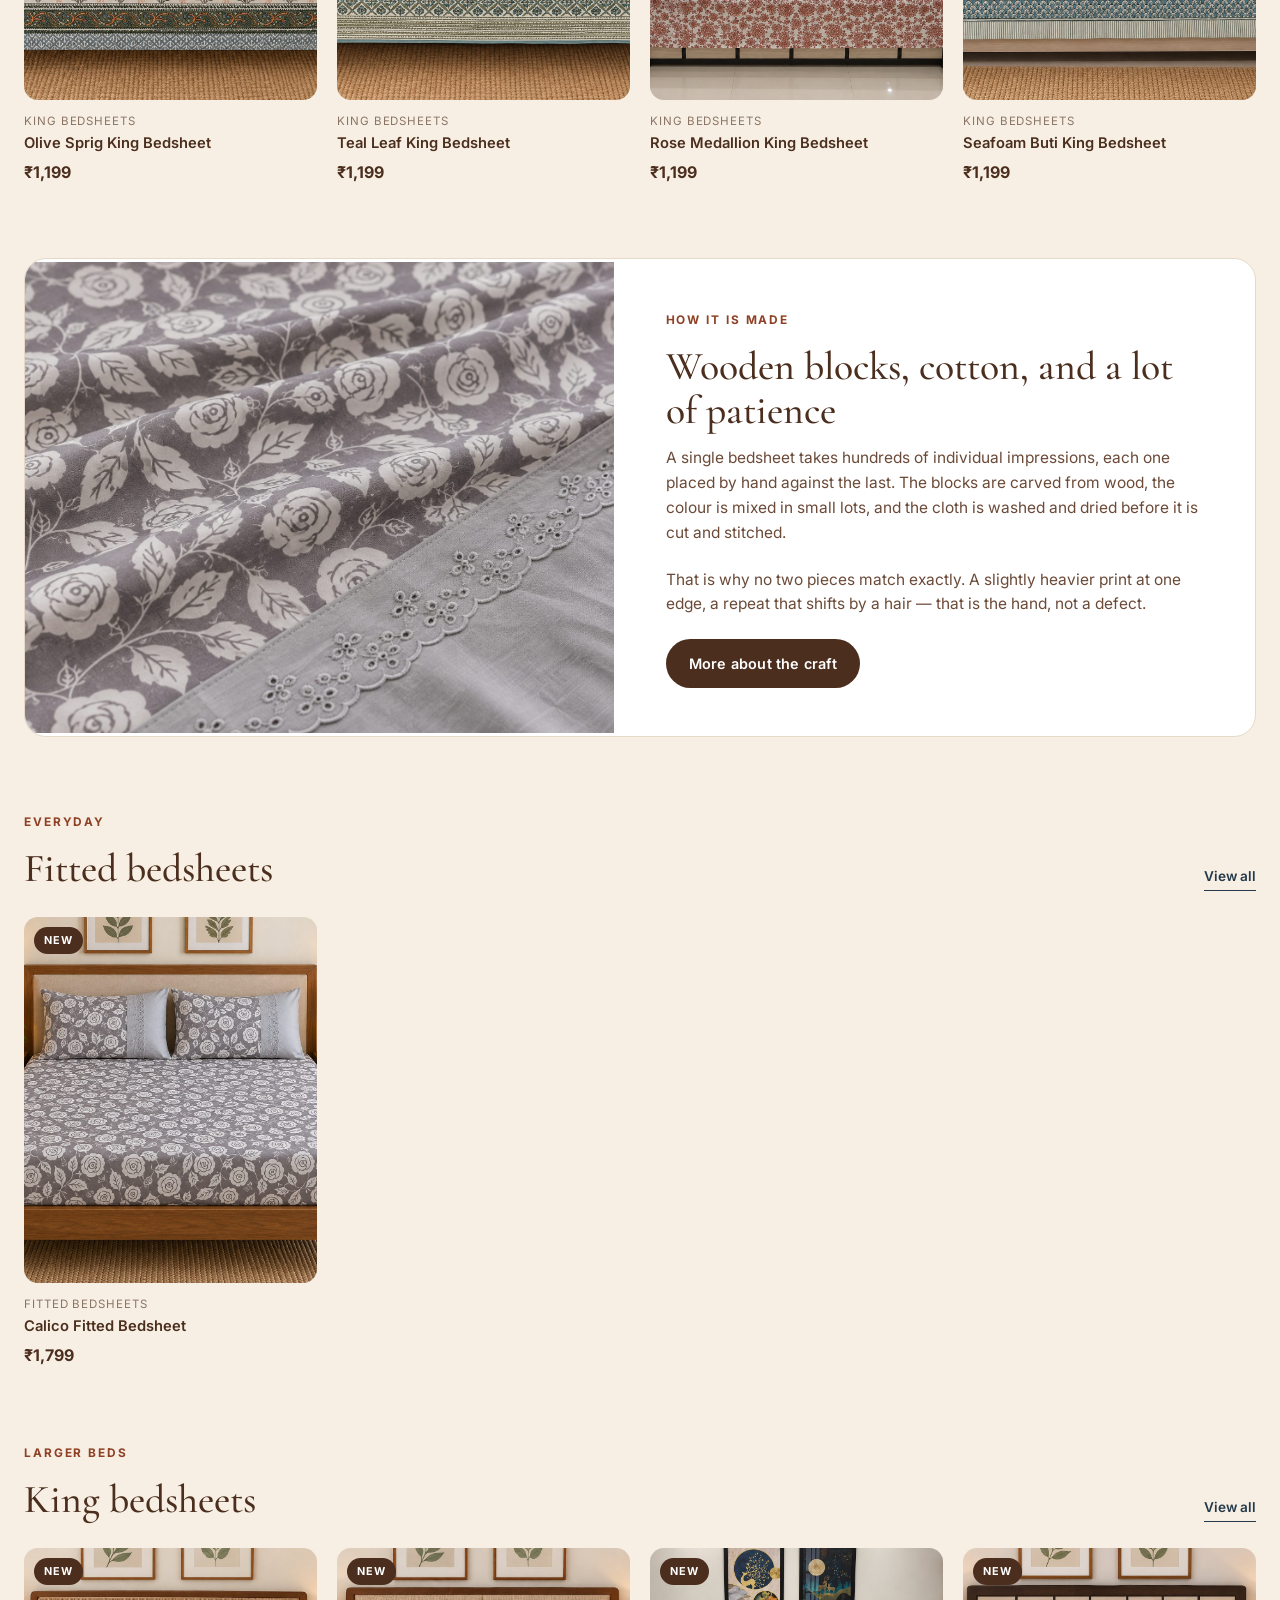
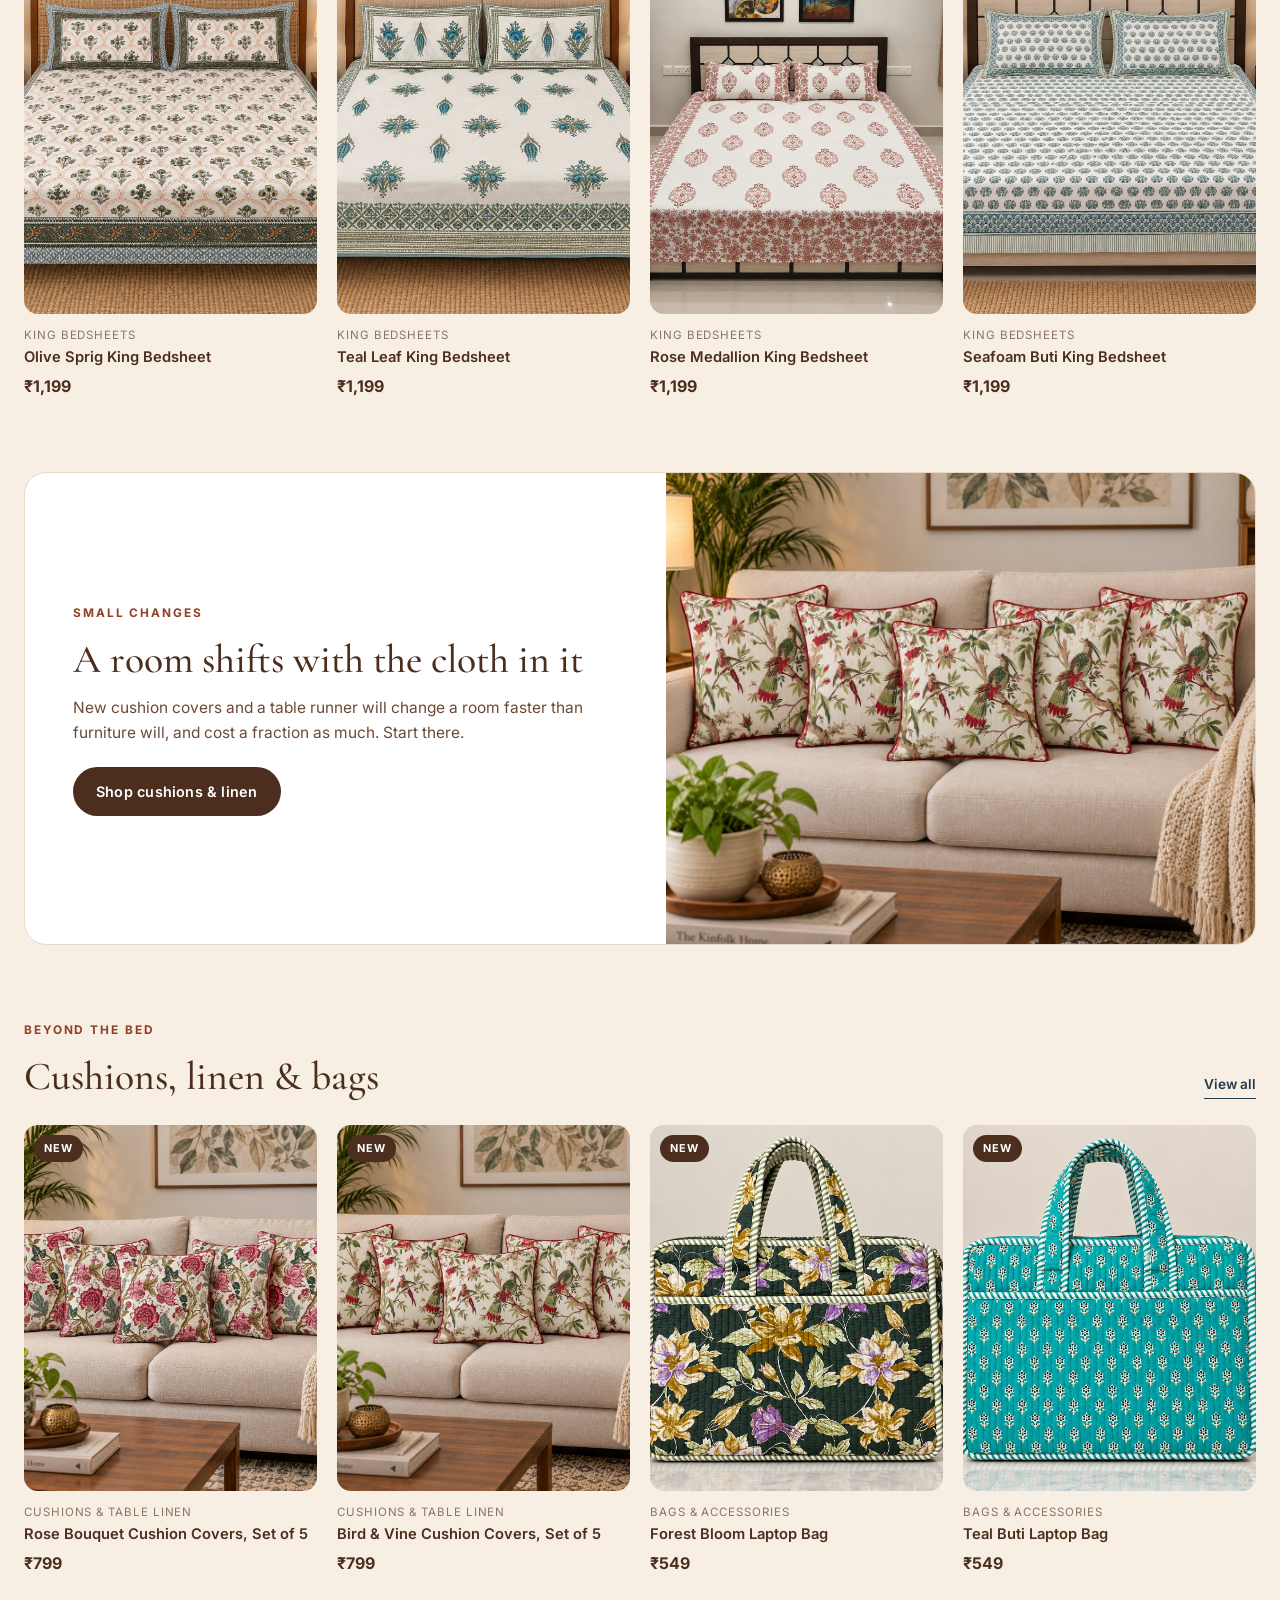
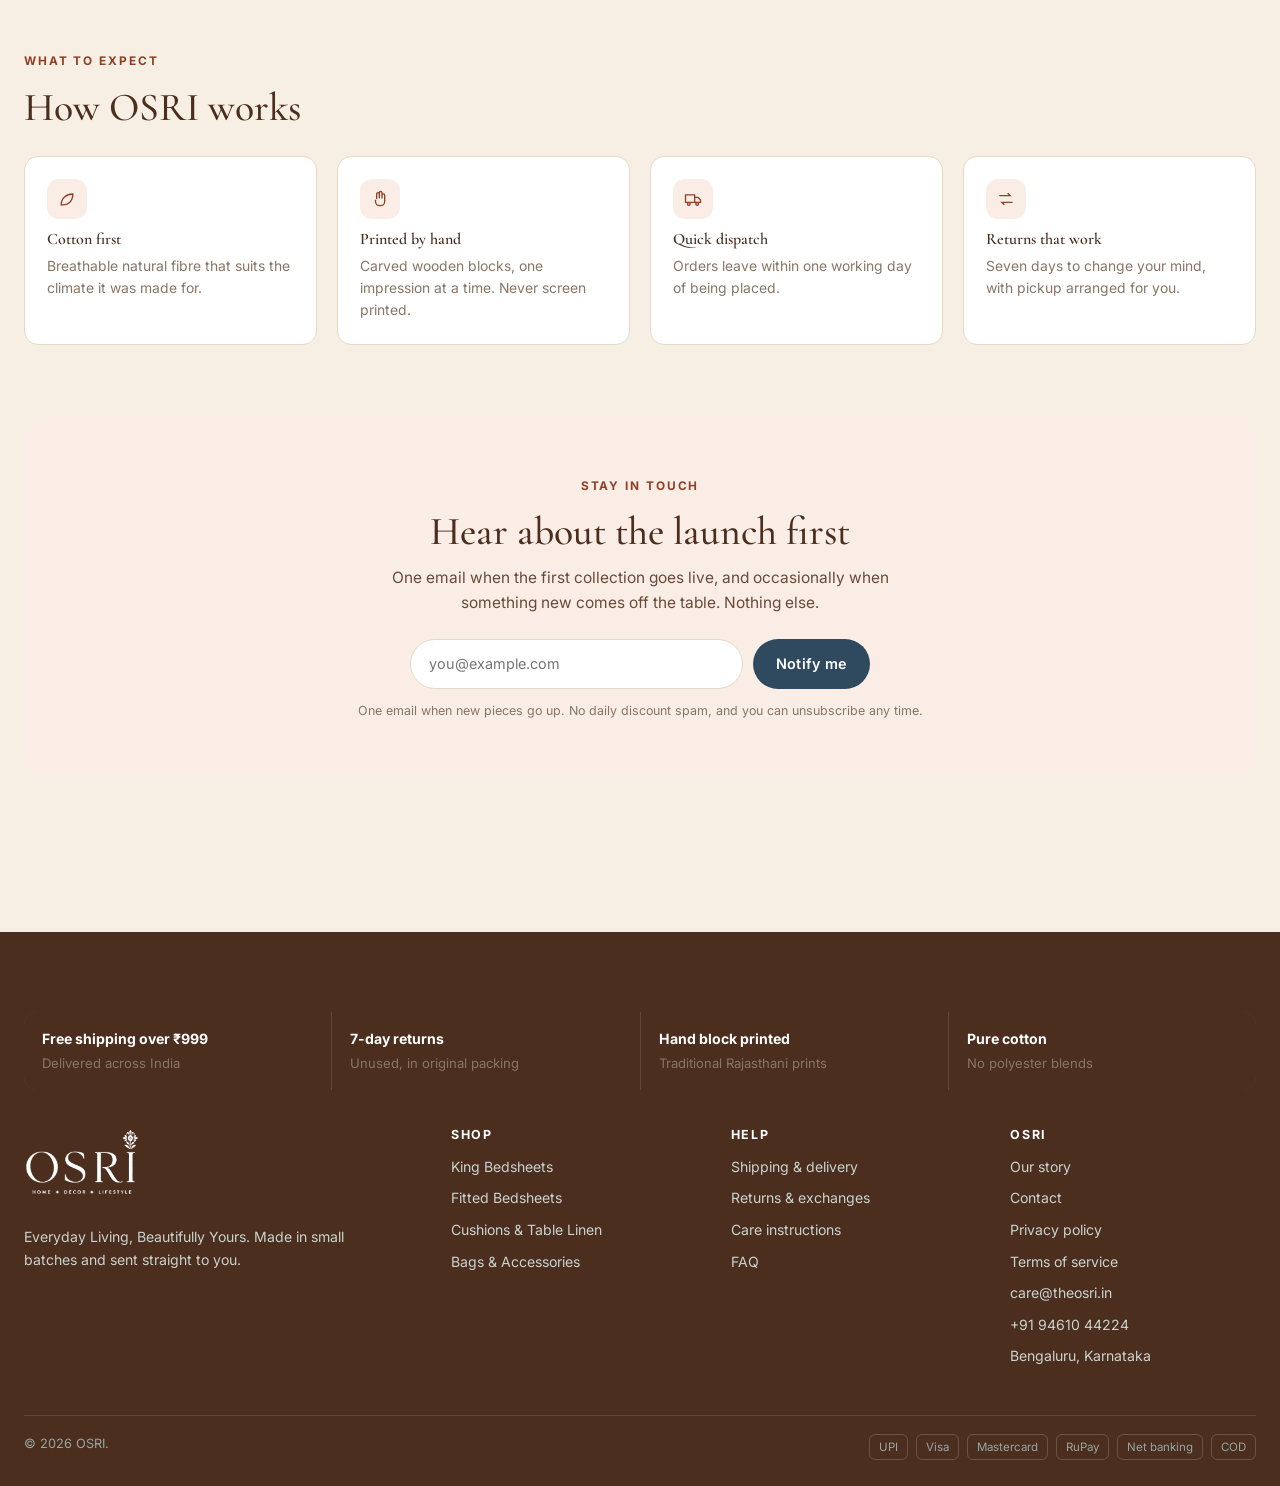
==== commit 07255f8a: "Move the trust strip out of the homepage hero area The free shipping / returns / block print / pure " ====
--- a/index.html
+++ b/index.html
@@ -13,7 +13,7 @@
 <link rel="icon" type="image/png" href="assets/brand/osri-icon-192.png">
 <link rel="apple-touch-icon" href="assets/brand/apple-touch-icon.png">
 <meta name="theme-color" content="#B5522F">
-<link rel="stylesheet" href="css/styles.css?v=9">
+<link rel="stylesheet" href="css/styles.css?v=11">
 </head>
 <body>
 
@@ -37,12 +37,6 @@
       </div>
     </section>
 
-    <div class="trust-strip">
-      <div><strong>Free shipping over ₹999</strong><span>Delivered across India</span></div>
-      <div><strong>7-day returns</strong><span>Unused, in original packing</span></div>
-      <div><strong>Hand block printed</strong><span>Traditional Rajasthani prints</span></div>
-      <div><strong>Pure cotton</strong><span>No polyester blends</span></div>
-    </div>
   </div>
 
   <section class="section">
@@ -233,9 +227,9 @@
 
 <div id="site-footer"></div>
 
-<script src="js/patterns.js?v=9"></script>
-<script src="js/data.js?v=9"></script>
-<script src="js/ui.js?v=9"></script>
-<script src="js/home.js?v=9"></script>
+<script src="js/patterns.js?v=11"></script>
+<script src="js/data.js?v=11"></script>
+<script src="js/ui.js?v=11"></script>
+<script src="js/home.js?v=11"></script>
 </body>
 </html>
--- a/css/styles.css
+++ b/css/styles.css
@@ -365,6 +365,16 @@
   padding: 16px 18px;
   font-size: .82rem;
 }
+
+/* Footer variant: the dark ground needs light text and quieter dividers. */
+.trust-strip--footer {
+  background: rgba(255, 255, 255, .12);
+  border: 0;
+  margin-bottom: 38px;
+}
+.trust-strip--footer div { background: var(--ink); color: #C9D2CE; }
+.trust-strip--footer strong { color: #fff; }
+.trust-strip--footer span { color: #97A5A0; }
 .trust-strip strong { display: block; font-size: .88rem; margin-bottom: 2px; }
 .trust-strip span { color: var(--muted); }
 
@@ -901,6 +911,10 @@
 }
 
 @media (max-width: 900px) {
+  /* Hide the <nav> wrapper, not just the <ul> inside it. The header is a
+     three-column grid; leaving an empty <nav> in place made four children,
+     which pushed the search/account/cart group onto a second row. */
+  .main-nav { display: none; }
   .nav { display: none; }
   .hamburger { display: grid; }
   .header-bar { grid-template-columns: auto 1fr auto; }
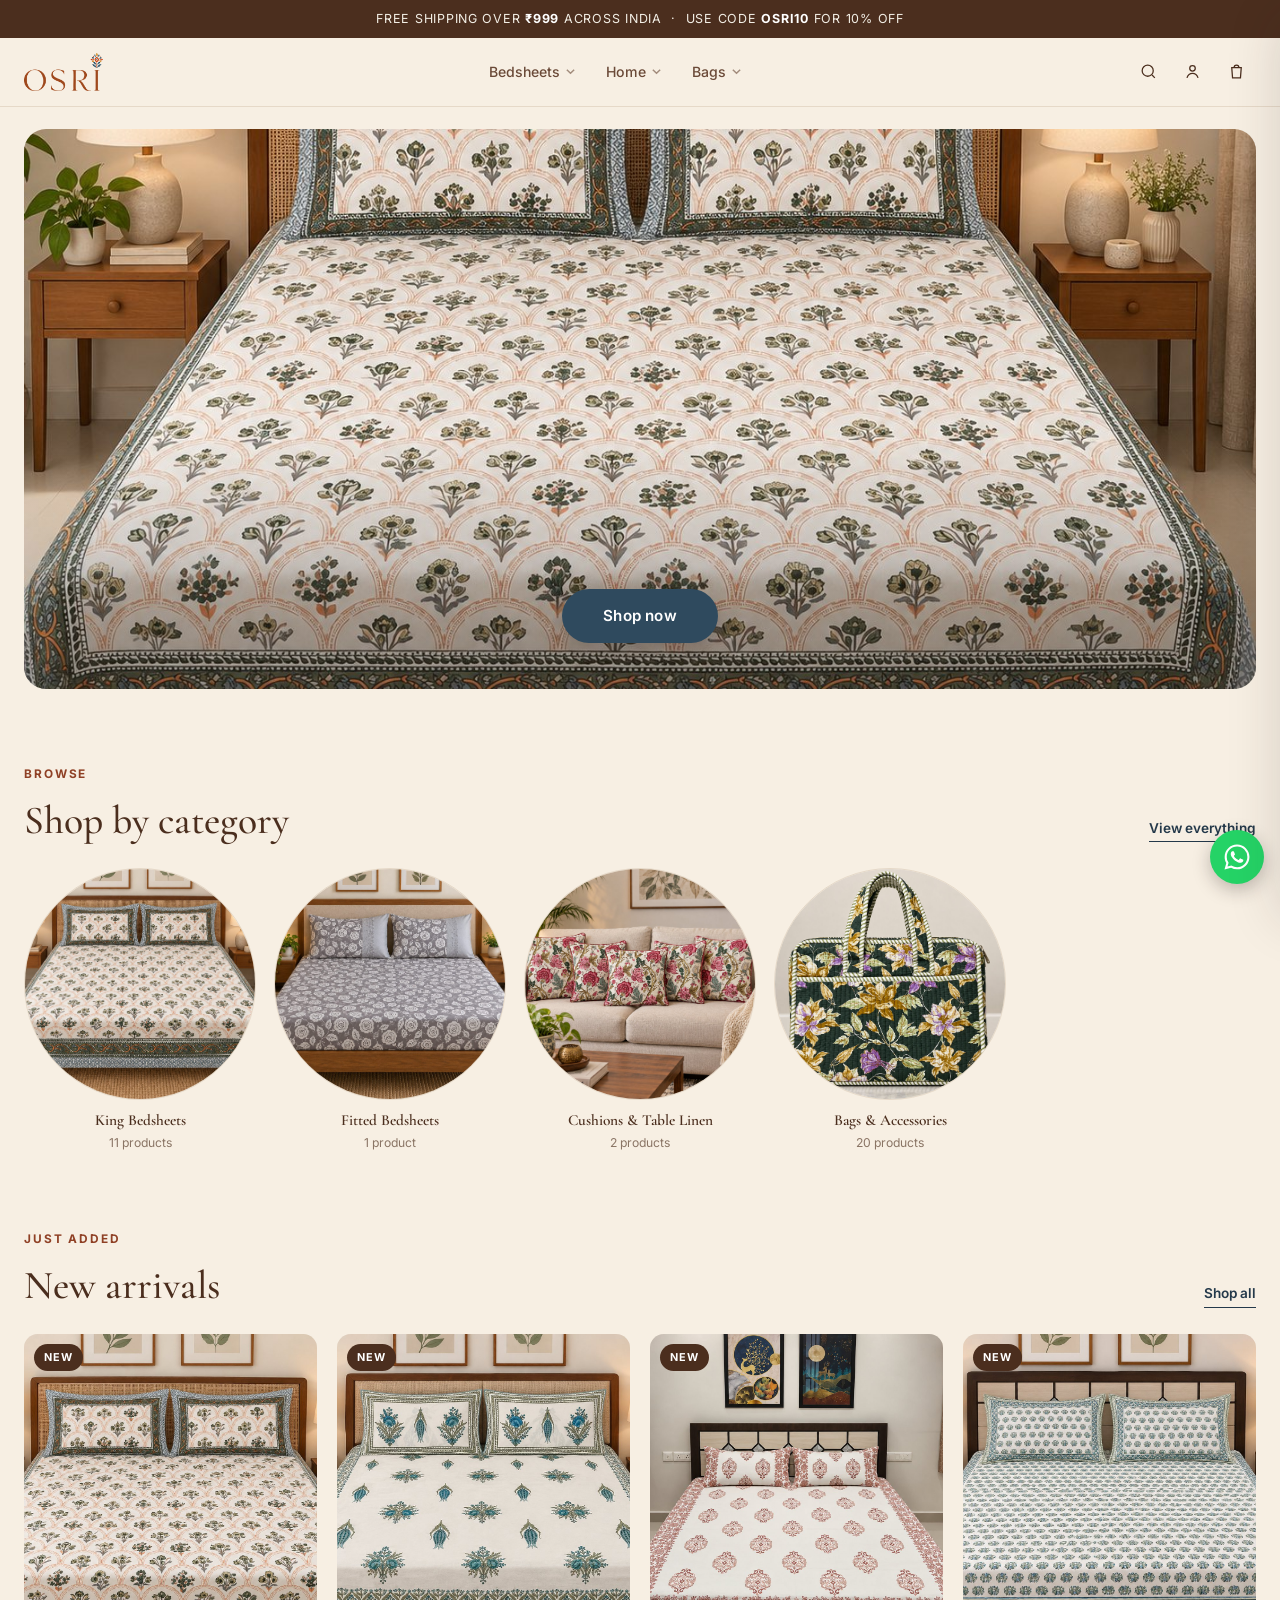
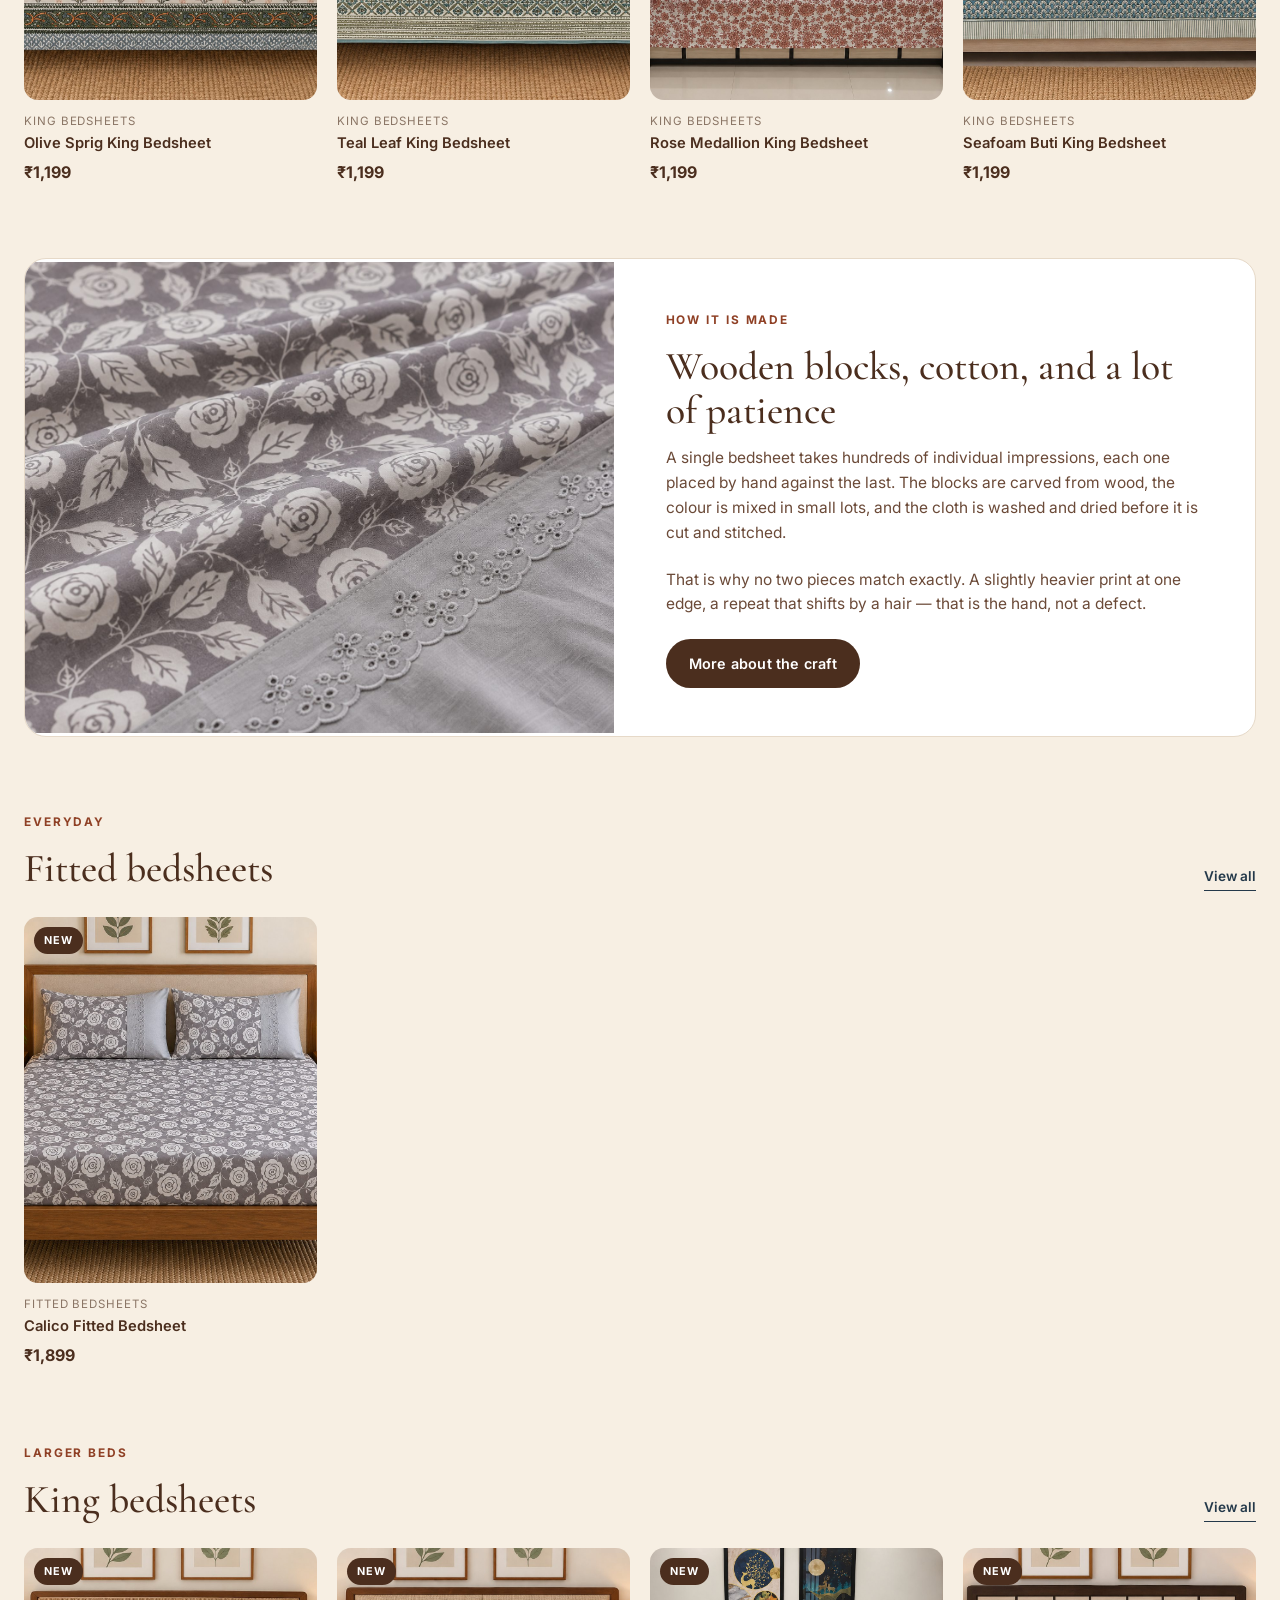
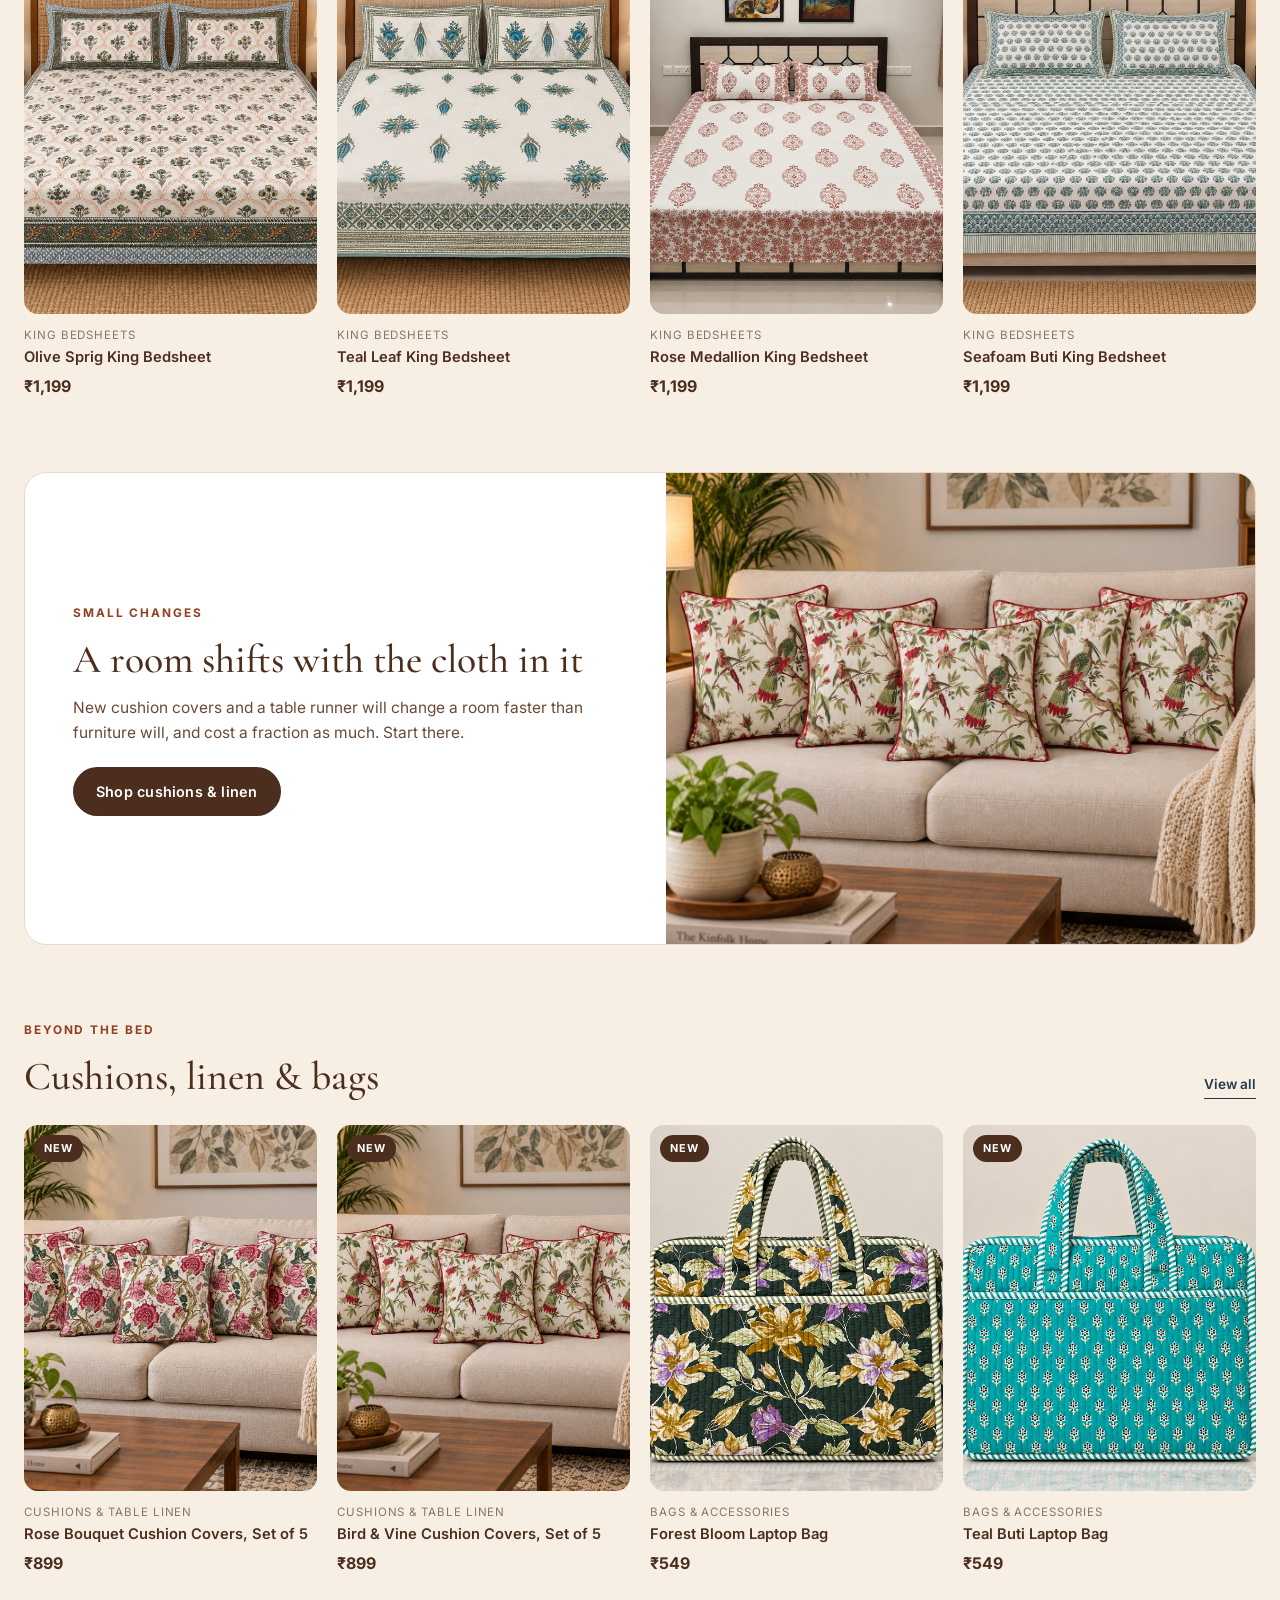
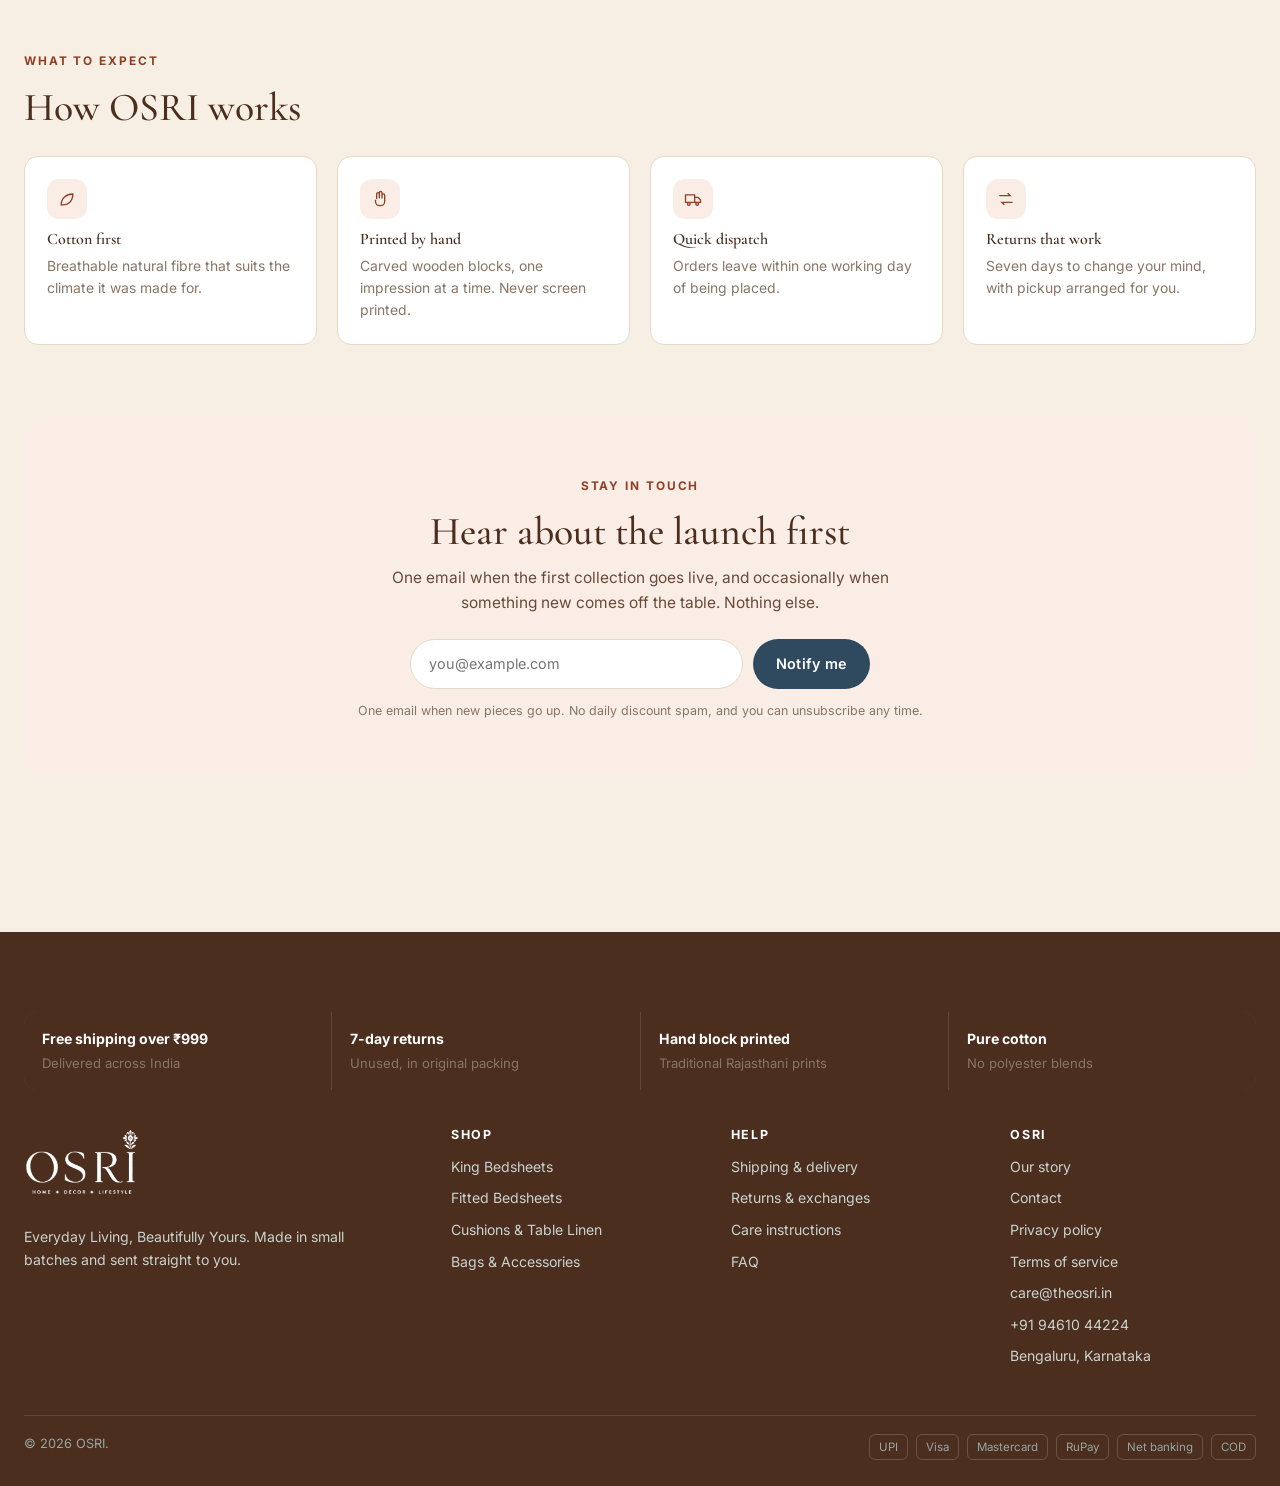
==== commit 1fb99878: "Update prices across six product lines Cushion covers 799 -> 899, stripe king bedsheets 1899 -> 1999" ====
--- a/index.html
+++ b/index.html
@@ -13,7 +13,7 @@
 <link rel="icon" type="image/png" href="assets/brand/osri-icon-192.png">
 <link rel="apple-touch-icon" href="assets/brand/apple-touch-icon.png">
 <meta name="theme-color" content="#B5522F">
-<link rel="stylesheet" href="css/styles.css?v=11">
+<link rel="stylesheet" href="css/styles.css?v=12">
 </head>
 <body>
 
@@ -227,9 +227,9 @@
 
 <div id="site-footer"></div>
 
-<script src="js/patterns.js?v=11"></script>
-<script src="js/data.js?v=11"></script>
-<script src="js/ui.js?v=11"></script>
-<script src="js/home.js?v=11"></script>
+<script src="js/patterns.js?v=12"></script>
+<script src="js/data.js?v=12"></script>
+<script src="js/ui.js?v=12"></script>
+<script src="js/home.js?v=12"></script>
 </body>
 </html>
